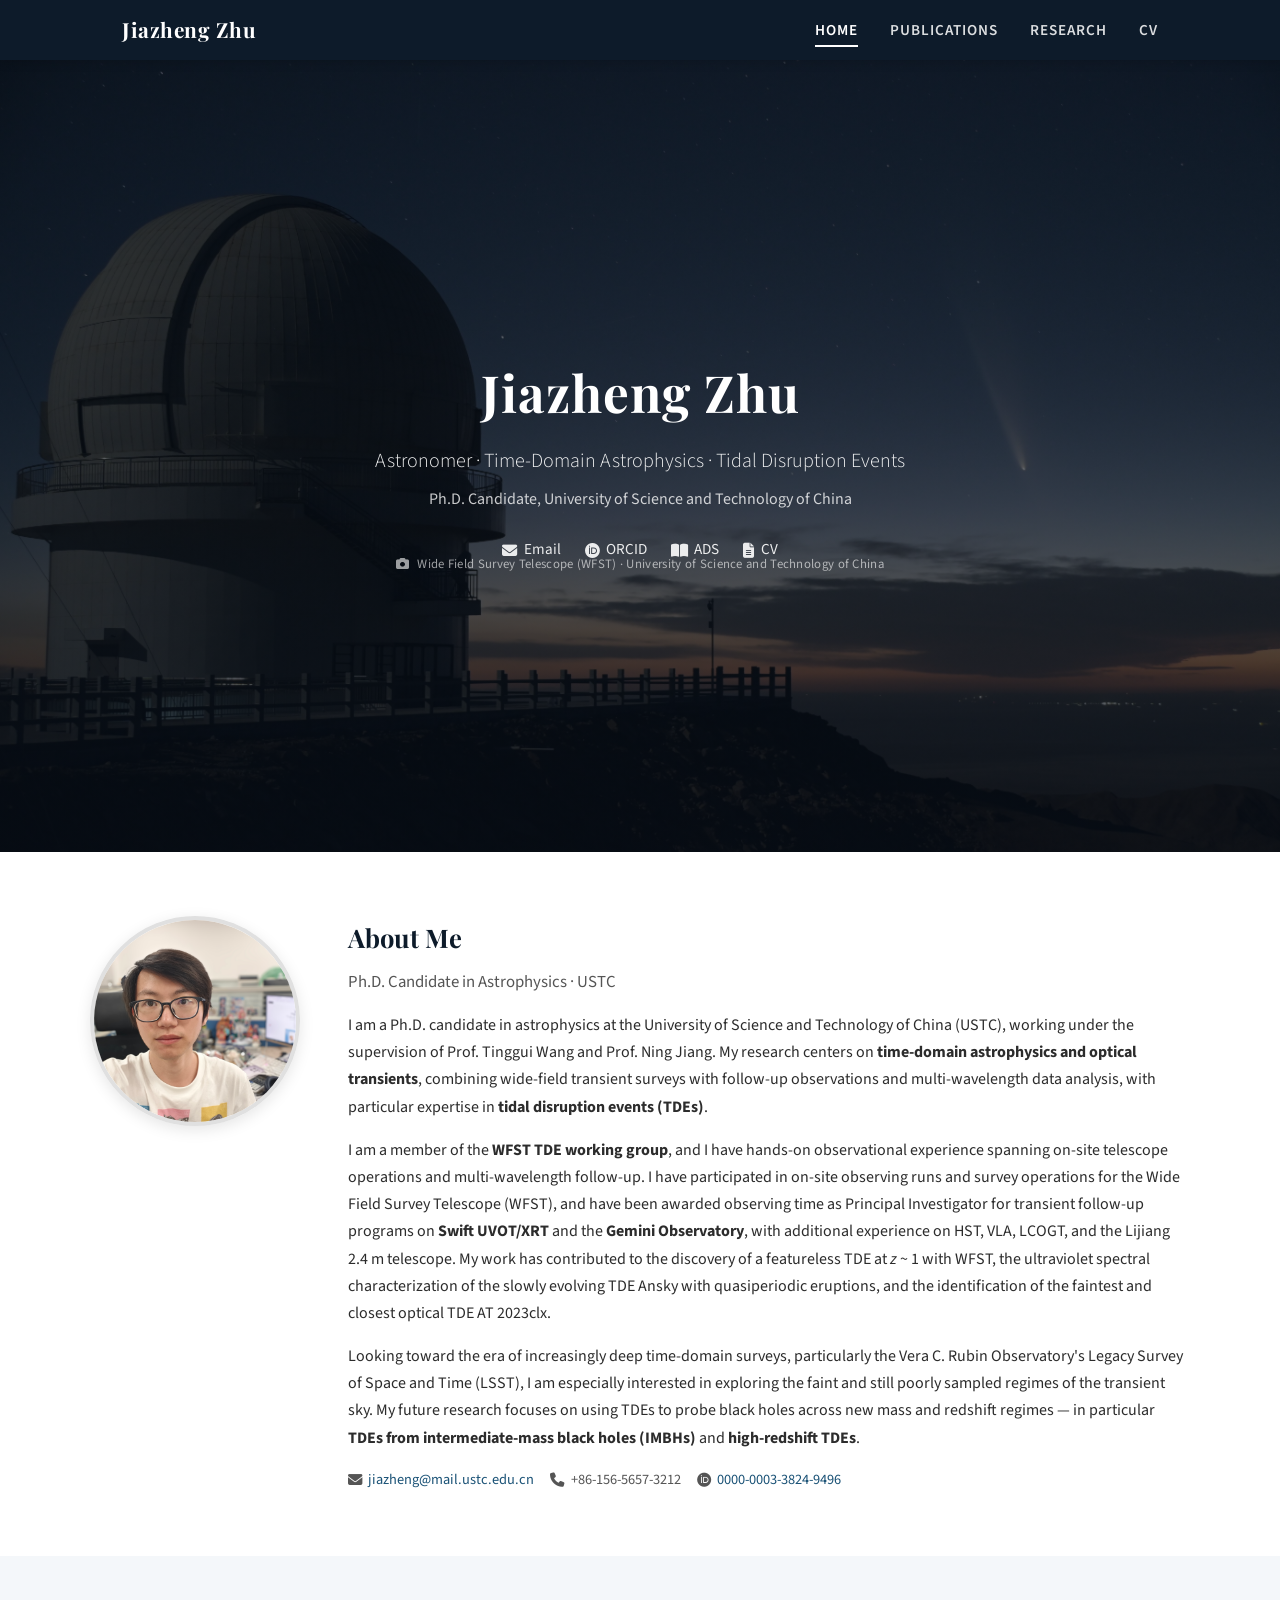
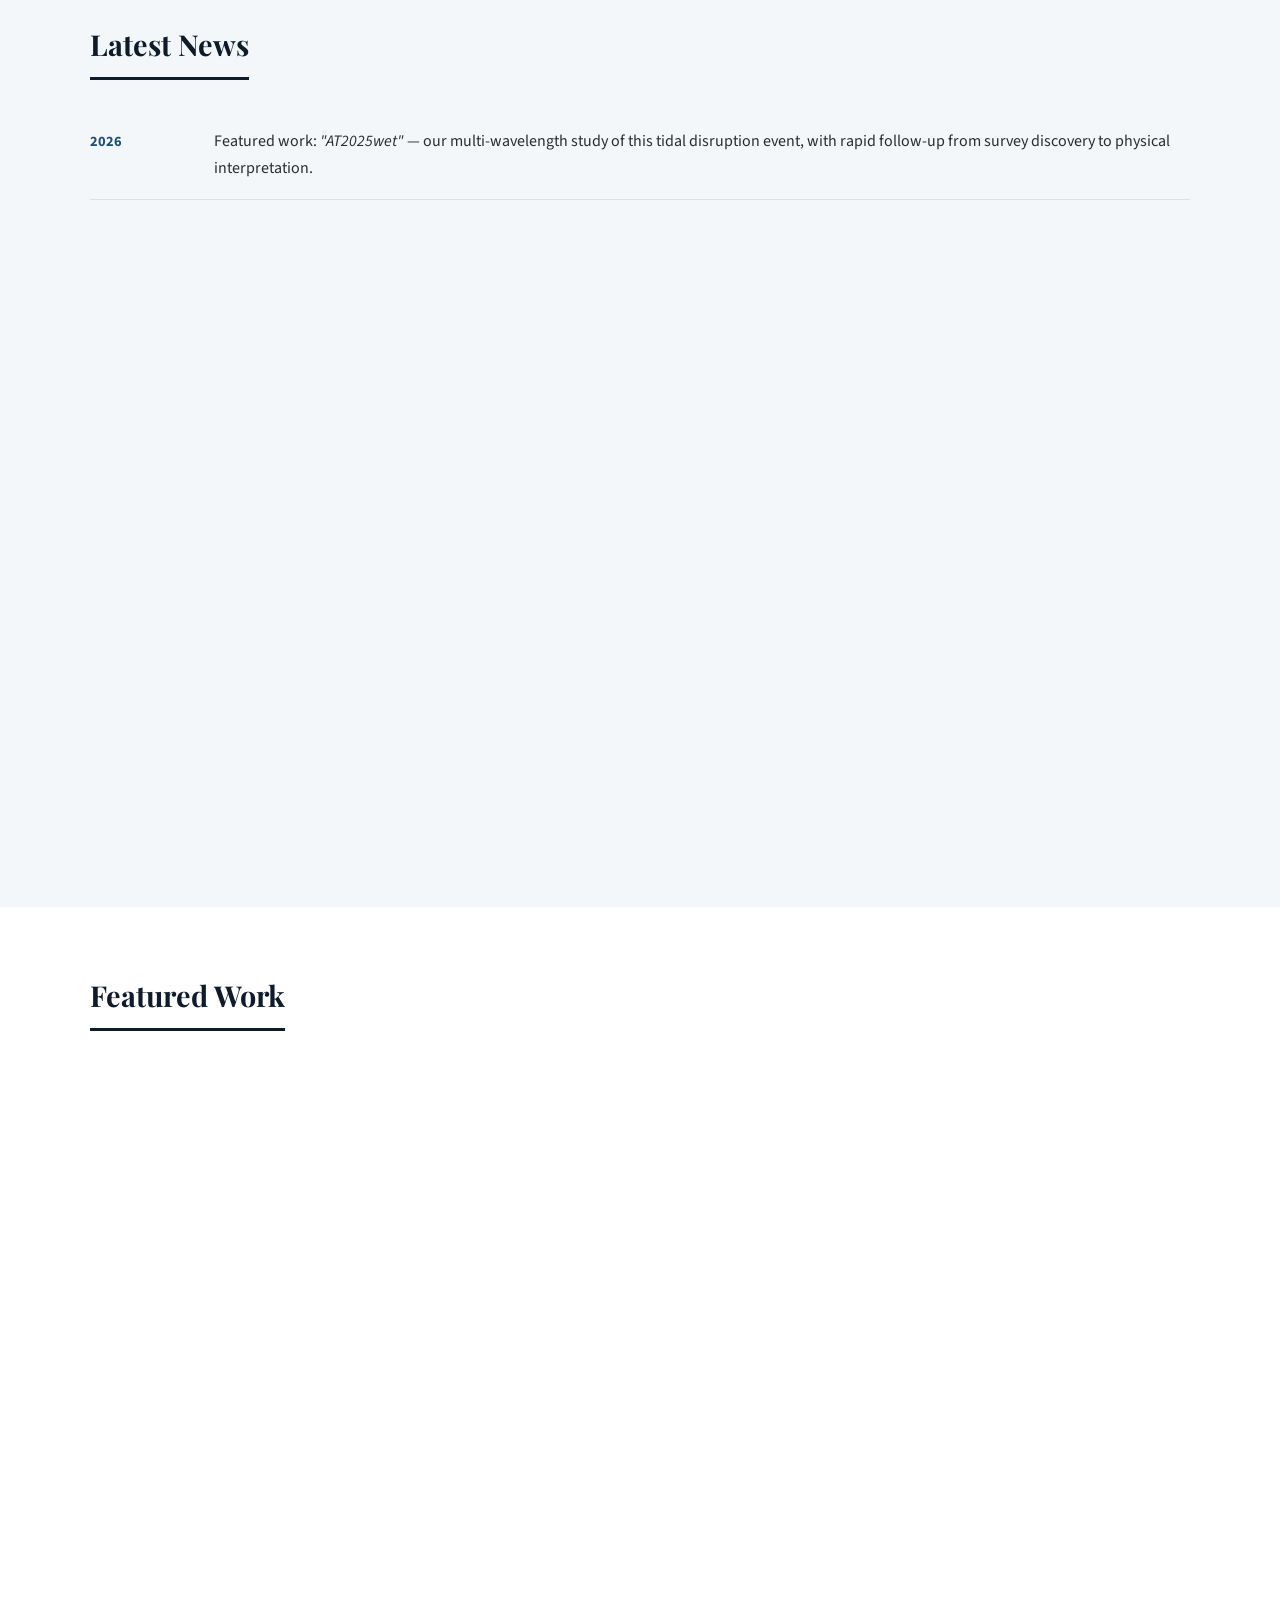
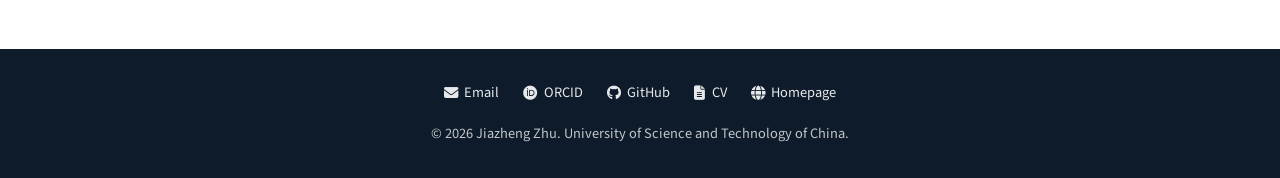
==== index.html @ fd323abf "Add files via upload" ====
<!DOCTYPE html>
<html lang="en">
<head>
  <meta charset="UTF-8">
  <meta name="viewport" content="width=device-width, initial-scale=1.0">
  <title>Jiazheng Zhu - Astronomer</title>
  <meta name="description" content="Jiazheng Zhu - Ph.D. candidate in Astrophysics at USTC. Research in time-domain astrophysics, optical transients, and tidal disruption events.">
  <link rel="stylesheet" href="style.css">
  <link rel="stylesheet" href="https://cdnjs.cloudflare.com/ajax/libs/font-awesome/6.5.1/css/all.min.css">
</head>
<body>

  <!-- Navigation -->
  <nav class="navbar">
    <div class="navbar-inner">
      <a href="index.html" class="navbar-brand">Jiazheng Zhu</a>
      <button class="menu-toggle" aria-label="Toggle menu">
        <i class="fas fa-bars"></i>
      </button>
      <ul class="navbar-links">
        <li><a href="index.html" class="active">Home</a></li>
        <li><a href="publications.html">Publications</a></li>
        <li><a href="projects.html">Research</a></li>
        <li><a href="cv.html">CV</a></li>
      </ul>
    </div>
  </nav>

  <!-- Hero Section -->
  <section class="hero">
    <div class="hero-slide slide-1 active" aria-hidden="true"></div>
    <div class="hero-slide slide-2" aria-hidden="true"></div>
    <div class="hero-content">
      <h1>Jiazheng Zhu</h1>
      <p class="subtitle">Astronomer &middot; Time-Domain Astrophysics &middot; Tidal Disruption Events</p>
      <p class="affiliation">Ph.D. Candidate, University of Science and Technology of China</p>
      <div class="hero-links">
        <a href="mailto:jiazheng@mail.ustc.edu.cn"><i class="fas fa-envelope"></i> Email</a>
        <a href="https://orcid.org/0000-0003-3824-9496" target="_blank"><i class="fab fa-orcid"></i> ORCID</a>
        <a href="https://ui.adsabs.harvard.edu/search/q=author%3A%22Zhu%2C%20Jiazheng%22" target="_blank"><i class="fas fa-book-open"></i> ADS</a>
        <a href="CV_jiazheng.pdf" target="_blank"><i class="fas fa-file-alt"></i> CV</a>
      </div>
      <p class="hero-credit"><i class="fas fa-camera"></i> Wide Field Survey Telescope (WFST) &middot; University of Science and Technology of China</p>
    </div>
  </section>

  <!-- About Section -->
  <section class="section" id="about">
    <div class="container">
      <div class="bio fade-in">
        <div class="bio-photo">
          <img src="jiazheng.jpg" alt="Photo of Jiazheng Zhu">
        </div>
        <div class="bio-text">
          <h2>About Me</h2>
          <p class="bio-position">Ph.D. Candidate in Astrophysics &middot; USTC</p>
          <p>
            I am a Ph.D. candidate in astrophysics at the University of Science and Technology of China (USTC),
            working under the supervision of Prof. Tinggui Wang and Prof. Ning Jiang. My research centers on
            <strong>time-domain astrophysics and optical transients</strong>, combining wide-field transient
            surveys with follow-up observations and multi-wavelength data analysis, with particular expertise in
            <strong>tidal disruption events (TDEs)</strong>.
          </p>
          <p>
            I am a member of the <strong>WFST TDE working group</strong>, and I have hands-on observational
            experience spanning on-site telescope operations and multi-wavelength follow-up. I have participated
            in on-site observing runs and survey operations for the Wide Field Survey Telescope (WFST), and have
            been awarded observing time as Principal Investigator for transient follow-up programs on
            <strong>Swift UVOT/XRT</strong> and the <strong>Gemini Observatory</strong>, with additional
            experience on HST, VLA, LCOGT, and the Lijiang 2.4&nbsp;m telescope. My work has contributed to the
            discovery of a featureless TDE at <em>z</em>&nbsp;~&nbsp;1 with WFST, the ultraviolet spectral
            characterization of the slowly evolving TDE Ansky with quasiperiodic eruptions, and the
            identification of the faintest and closest optical TDE AT&nbsp;2023clx.
          </p>
          <p>
            Looking toward the era of increasingly deep time-domain surveys, particularly the Vera C. Rubin
            Observatory's Legacy Survey of Space and Time (LSST), I am especially interested in exploring the
            faint and still poorly sampled regimes of the transient sky. My future research focuses on using TDEs
            to probe black holes across new mass and redshift regimes &mdash; in particular
            <strong>TDEs from intermediate-mass black holes (IMBHs)</strong> and
            <strong>high-redshift TDEs</strong>.
          </p>
          <ul class="bio-contact">
            <li><i class="fas fa-envelope"></i> <a href="mailto:jiazheng@mail.ustc.edu.cn">jiazheng@mail.ustc.edu.cn</a></li>
            <li><i class="fas fa-phone"></i> +86-156-5657-3212</li>
            <li><i class="fab fa-orcid"></i> <a href="https://orcid.org/0000-0003-3824-9496" target="_blank">0000-0003-3824-9496</a></li>
          </ul>
        </div>
      </div>
    </div>
  </section>

  <!-- Latest News Section -->
  <section class="section section-alt" id="news">
    <div class="container">
      <h2 class="section-title">Latest News</h2>
      <ul class="news-list">

        <li class="fade-in">
          <span class="news-date">2026</span>
          <span class="news-text">Featured work: <em>"AT2025wet"</em> &mdash; our multi-wavelength study of this tidal disruption event, with rapid follow-up from survey discovery to physical interpretation.</span>
        </li>

        <li class="fade-in">
          <span class="news-date">2026</span>
          <span class="news-text"><strong>First-author paper</strong> <a href="https://doi.org/10.3847/2041-8213/ae710d" target="_blank"><em>"Discovery of a Featureless Tidal Disruption Event at z ~ 1 with the Wide Field Survey Telescope"</em></a> published in <em>The Astrophysical Journal Letters</em>.</span>
        </li>

        <li class="fade-in">
          <span class="news-date">2026</span>
          <span class="news-text">Co-author paper on a tidal disruption event from an intermediate-mass black hole revealed by comprehensive multi-wavelength observations published in <em>Nature Communications</em>.</span>
        </li>

        <li class="fade-in">
          <span class="news-date">2025</span>
          <span class="news-text"><strong>First-author paper</strong> <a href="https://doi.org/10.3847/2041-8213/ae19ea" target="_blank"><em>"Ultraviolet Spectral Evidence for Ansky as a Slowly Evolving Featureless TDE with Quasiperiodic Eruptions"</em></a> published in <em>The Astrophysical Journal Letters</em>.</span>
        </li>

        <li class="fade-in">
          <span class="news-date">2025</span>
          <span class="news-text"><strong>Co-author paper</strong> <a href="https://doi.org/10.48550/arXiv.2501.09580" target="_blank"><em>"An Intermediate-mass Black Hole Lurking in a Galactic Halo Caught Alive during Outburst"</em></a> posted to arXiv.</span>
        </li>

        <li class="fade-in">
          <span class="news-date">2024</span>
          <span class="news-text">Co-author paper <a href="https://doi.org/10.3847/2041-8213/ad638e" target="_blank"><em>"The Unluckiest Star: A Spectroscopically Confirmed Repeated Partial TDE AT 2022dbl"</em></a> published in <em>The Astrophysical Journal Letters</em>.</span>
        </li>

        <li class="fade-in">
          <span class="news-date">2023</span>
          <span class="news-text">Awarded the <span class="highlight">National Scholarship for Graduate Students</span> for outstanding academic and research performance.</span>
        </li>

        <li class="fade-in">
          <span class="news-date">2023</span>
          <span class="news-text"><strong>First-author paper</strong> <a href="https://doi.org/10.3847/2041-8213/ace625" target="_blank"><em>"AT 2023clx: The Faintest and Closest Optical TDE Discovered in Nearby Star-forming Galaxy NGC 3799"</em></a> published in <em>The Astrophysical Journal Letters</em>.</span>
        </li>

        <li class="fade-in">
          <span class="news-date">2023</span>
          <span class="news-text"><strong>First-author paper</strong> <a href="https://doi.org/10.3847/1538-4357/acc2c3" target="_blank"><em>"SN 2017egm: A Helium-rich Superluminous Supernova with Multiple Bumps in the Light Curves"</em></a> published in <em>The Astrophysical Journal</em>.</span>
        </li>

      </ul>
    </div>
  </section>

  <!-- Featured Work -->
  <section class="section" id="featured">
    <div class="container">
      <h2 class="section-title">Featured Work</h2>
      <div class="project-card fade-in">
        <h3><i class="fas fa-star"></i>&nbsp; AT2025wet: A Tidal Disruption Event with Quasiperiodic Eruptions</h3>
        <p class="project-summary">Multi-wavelength observations and physical interpretation of the TDE AT2025wet &mdash; featured work</p>
        <div class="project-body">
          <div class="project-text">
            <p>
              Tidal disruption events (TDEs) occur when a star is torn apart by a supermassive black hole, offering
              a unique window into otherwise quiescent black holes. <strong>AT2025wet</strong> is a tidal disruption
              event we have followed up across the optical, ultraviolet, and X-ray bands.
            </p>
            <p>
              Combining early survey discovery with rapid multi-wavelength follow-up and spectroscopy, we characterize
              the temporal evolution of the accretion flow and probe the geometry and physics of the disk, contributing
              to our understanding of the diversity of TDEs and their black-hole demographics.
            </p>
            <ul class="project-results">
              <li>Secured early multi-wavelength follow-up of the TDE AT2025wet.</li>
              <li>Characterized the light-curve evolution and physical conditions of the accretion flow.</li>
              <li>Highlights the value of wide-field surveys plus rapid follow-up for TDE science.</li>
            </ul>
          </div>
          <figure class="project-figure">
            <img src="at2025wet.jpg" alt="AT2025wet multi-wavelength observations">
            <figcaption>AT2025wet &mdash; a tidal disruption event, from our multi-wavelength follow-up
            observations.</figcaption>
          </figure>
        </div>
      </div>
    </div>
  </section>

  <!-- Footer -->
  <footer class="footer">
    <ul class="footer-links">
      <li><a href="mailto:jiazheng@mail.ustc.edu.cn"><i class="fas fa-envelope"></i> Email</a></li>
      <li><a href="https://orcid.org/0000-0003-3824-9496" target="_blank"><i class="fab fa-orcid"></i> ORCID</a></li>
      <li><a href="https://github.com/guanguan-bot" target="_blank"><i class="fab fa-github"></i> GitHub</a></li>
      <li><a href="CV_jiazheng.pdf" target="_blank"><i class="fas fa-file-alt"></i> CV</a></li>
      <li><a href="index.html" target="_blank"><i class="fas fa-globe"></i> Homepage</a></li>
    </ul>
    <p>&copy; 2026 Jiazheng Zhu. University of Science and Technology of China.</p>
  </footer>

  <script src="main.js"></script>
</body>
</html>
---- style.css ----
/* ===== Google Fonts ===== */
@import url('https://fonts.googleapis.com/css2?family=Source+Sans+3:ital,wght@0,300;0,400;0,600;0,700;1,400&family=Playfair+Display:wght@700&display=swap');

/* ===== CSS Variables ===== */
:root {
  --color-primary: #0d1b2a;
  --color-primary-light: #16213e;
  --color-accent: #1b4f72;
  --color-text: #2c2c2c;
  --color-text-light: #555;
  --color-bg: #ffffff;
  --color-bg-alt: #f4f7fa;
  --color-border: #e0e0e0;
  --color-link: #1a5276;
  --color-link-hover: #0f3460;
  --font-body: 'Source Sans 3', 'Segoe UI', sans-serif;
  --font-heading: 'Playfair Display', Georgia, serif;
  --max-width: 1100px;
  --nav-height: 60px;
}

/* ===== Reset ===== */
*, *::before, *::after {
  margin: 0;
  padding: 0;
  box-sizing: border-box;
}

html {
  scroll-behavior: smooth;
  scroll-padding-top: var(--nav-height);
}

body {
  font-family: var(--font-body);
  color: var(--color-text);
  background: var(--color-bg);
  line-height: 1.7;
  font-size: 16px;
}

a {
  color: var(--color-link);
  text-decoration: none;
  transition: color 0.2s;
}

a:hover {
  color: var(--color-link-hover);
  text-decoration: underline;
}

img {
  max-width: 100%;
  height: auto;
}

/* ===== Navigation ===== */
.navbar {
  position: fixed;
  top: 0;
  left: 0;
  right: 0;
  height: var(--nav-height);
  background: var(--color-primary);
  z-index: 1000;
  display: flex;
  align-items: center;
  justify-content: center;
  box-shadow: 0 2px 10px rgba(0, 0, 0, 0.15);
}

.navbar-inner {
  width: 100%;
  max-width: var(--max-width);
  display: flex;
  align-items: center;
  justify-content: space-between;
  padding: 0 2rem;
}

.navbar-brand {
  color: #fff;
  font-family: var(--font-heading);
  font-size: 1.3rem;
  font-weight: 700;
  letter-spacing: 0.5px;
}

.navbar-brand:hover {
  color: #ddd;
  text-decoration: none;
}

.navbar-links {
  list-style: none;
  display: flex;
  gap: 2rem;
}

.navbar-links a {
  color: rgba(255, 255, 255, 0.85);
  font-weight: 600;
  font-size: 0.95rem;
  text-transform: uppercase;
  letter-spacing: 1px;
  padding: 0.3rem 0;
  position: relative;
  transition: color 0.2s;
}

.navbar-links a::after {
  content: '';
  position: absolute;
  bottom: -2px;
  left: 0;
  width: 0;
  height: 2px;
  background: #fff;
  transition: width 0.3s;
}

.navbar-links a:hover,
.navbar-links a.active {
  color: #fff;
  text-decoration: none;
}

.navbar-links a:hover::after,
.navbar-links a.active::after {
  width: 100%;
}

.menu-toggle {
  display: none;
  background: none;
  border: none;
  color: #fff;
  font-size: 1.5rem;
  cursor: pointer;
}

/* ===== Hero Section ===== */
.hero {
  position: relative;
  min-height: 88vh;
  display: flex;
  align-items: center;
  justify-content: center;
  margin-top: var(--nav-height);
  background:
    linear-gradient(135deg, #0a0a1a 0%, #0d1b2a 30%, #1b2838 60%, #0a0a1a 100%);
  overflow: hidden;
}

/* Carousel background image layers (cross-faded by JS) */
.hero-slide {
  position: absolute;
  top: 0;
  left: 0;
  width: 100%;
  height: 100%;
  background-size: cover;
  background-position: center;
  background-repeat: no-repeat;
  z-index: 0;
  opacity: 0;
  transition: opacity 1.2s ease;
}

.hero-slide.active {
  opacity: 1;
}

.hero-slide.slide-1 {
  background-image: url('wfst.jpg');
}

.hero-slide.slide-2 {
  background-image: url('wfst2.png');
}

/* Dark overlay above images, below content */
.hero::before {
  content: '';
  position: absolute;
  inset: 0;
  background: linear-gradient(180deg, rgba(8, 15, 26, 0.55) 0%, rgba(8, 15, 26, 0.7) 100%);
  z-index: 1;
}

.hero-content {
  position: relative;
  z-index: 2;
  text-align: center;
  color: #fff;
  padding: 2rem;
  max-width: 820px;
}

.hero-content h1 {
  font-family: var(--font-heading);
  font-size: 3.2rem;
  margin-bottom: 0.5rem;
  letter-spacing: 1px;
}

.hero-content .subtitle {
  font-size: 1.25rem;
  font-weight: 300;
  opacity: 0.92;
  margin-bottom: 0.5rem;
}

.hero-content .affiliation {
  font-size: 1rem;
  opacity: 0.78;
  margin-bottom: 1.5rem;
}

.hero-links {
  display: flex;
  gap: 1.5rem;
  justify-content: center;
  flex-wrap: wrap;
}

.hero-links a {
  color: rgba(255, 255, 255, 0.9);
  font-size: 0.95rem;
  display: flex;
  align-items: center;
  gap: 0.4rem;
  transition: color 0.2s;
}

.hero-links a:hover {
  color: #fff;
  text-decoration: none;
}

.hero-credit {
  position: absolute;
  bottom: 1.2rem;
  left: 0;
  right: 0;
  text-align: center;
  font-size: 0.8rem;
  opacity: 0.6;
  color: #fff;
  z-index: 3;
  letter-spacing: 0.3px;
}

.hero-credit i {
  margin-right: 0.3rem;
}

/* ===== Page Header (for inner pages) ===== */
.page-header {
  margin-top: var(--nav-height);
  background: var(--color-primary);
  color: #fff;
  padding: 3rem 2rem;
  text-align: center;
  background-image:
    linear-gradient(rgba(13, 27, 42, 0.92), rgba(13, 27, 42, 0.92)),
    url('at2025wet.jpg');
  background-size: cover;
  background-position: center;
}

.page-header h1 {
  font-family: var(--font-heading);
  font-size: 2.4rem;
  letter-spacing: 0.5px;
}

.page-header p {
  margin-top: 0.5rem;
  opacity: 0.8;
  font-weight: 300;
}

/* ===== Sections ===== */
.section {
  padding: 4rem 2rem;
}

.section-alt {
  background: var(--color-bg-alt);
}

.container {
  max-width: var(--max-width);
  margin: 0 auto;
}

.section-title {
  font-family: var(--font-heading);
  font-size: 1.8rem;
  color: var(--color-primary);
  margin-bottom: 2rem;
  padding-bottom: 0.5rem;
  border-bottom: 3px solid var(--color-primary);
  display: inline-block;
}

/* ===== Bio Section ===== */
.bio {
  display: flex;
  gap: 3rem;
  align-items: flex-start;
}

.bio-photo {
  flex-shrink: 0;
}

.bio-photo img {
  width: 210px;
  height: 210px;
  border-radius: 50%;
  object-fit: cover;
  border: 4px solid var(--color-border);
  box-shadow: 0 4px 15px rgba(0, 0, 0, 0.1);
}

.bio-text h2 {
  font-family: var(--font-heading);
  font-size: 1.6rem;
  color: var(--color-primary);
  margin-bottom: 0.5rem;
}

.bio-text .bio-position {
  color: var(--color-text-light);
  font-size: 1.05rem;
  margin-bottom: 1rem;
}

.bio-text p {
  margin-bottom: 1rem;
  color: var(--color-text);
}

.bio-contact {
  list-style: none;
  display: flex;
  flex-wrap: wrap;
  gap: 1rem;
  margin-top: 1rem;
}

.bio-contact li {
  display: flex;
  align-items: center;
  gap: 0.4rem;
  font-size: 0.9rem;
  color: var(--color-text-light);
}

.bio-contact li a {
  font-size: 0.9rem;
}

/* ===== News Section ===== */
.news-list {
  list-style: none;
}

.news-list li {
  padding: 1rem 0;
  border-bottom: 1px solid var(--color-border);
  display: flex;
  gap: 1.5rem;
  align-items: baseline;
}

.news-list li:last-child {
  border-bottom: none;
}

.news-date {
  font-weight: 700;
  color: var(--color-accent);
  white-space: nowrap;
  min-width: 100px;
  font-size: 0.9rem;
}

.news-text {
  color: var(--color-text);
}

.news-text strong {
  font-weight: 700;
  color: var(--color-primary);
}

.news-text .highlight {
  font-weight: 700;
  color: var(--color-primary);
}

/* ===== Publications ===== */
.pub-list {
  list-style: none;
  counter-reset: pub-counter;
}

.pub-item {
  padding: 1.2rem 0;
  border-bottom: 1px solid var(--color-border);
  counter-increment: pub-counter;
  position: relative;
  padding-left: 2.5rem;
}

.pub-item:last-child {
  border-bottom: none;
}

.pub-item::before {
  content: counter(pub-counter) ".";
  position: absolute;
  left: 0;
  top: 1.2rem;
  font-weight: 700;
  color: var(--color-accent);
}

.pub-title {
  font-weight: 600;
  color: var(--color-primary);
  font-size: 1.05rem;
  margin-bottom: 0.3rem;
}

.pub-authors {
  font-size: 0.92rem;
  color: var(--color-text-light);
  margin-bottom: 0.3rem;
}

.pub-authors .highlight {
  font-weight: 700;
  color: var(--color-text);
}

.pub-journal {
  font-style: italic;
  font-size: 0.92rem;
  color: var(--color-text-light);
  margin-bottom: 0.4rem;
}

.pub-links {
  display: flex;
  gap: 1rem;
  font-size: 0.85rem;
  flex-wrap: wrap;
}

.pub-links a {
  display: inline-flex;
  align-items: center;
  gap: 0.3rem;
  padding: 0.15rem 0.6rem;
  border: 1px solid var(--color-border);
  border-radius: 3px;
  color: var(--color-link);
  transition: all 0.2s;
}

.pub-links a:hover {
  background: var(--color-primary);
  color: #fff;
  border-color: var(--color-primary);
  text-decoration: none;
}

/* ===== Projects ===== */
.project-card {
  background: var(--color-bg);
  border: 1px solid var(--color-border);
  border-radius: 6px;
  padding: 2rem;
  margin-bottom: 2rem;
  box-shadow: 0 2px 8px rgba(0, 0, 0, 0.04);
  transition: box-shadow 0.3s;
}

.project-card:hover {
  box-shadow: 0 4px 16px rgba(0, 0, 0, 0.08);
}

.project-card h3 {
  font-family: var(--font-heading);
  font-size: 1.3rem;
  color: var(--color-primary);
  margin-bottom: 1rem;
}

.project-card ul {
  padding-left: 1.2rem;
  color: var(--color-text);
}

.project-card ul li {
  margin-bottom: 0.5rem;
}

/* ===== CV ===== */
.cv-section {
  margin-bottom: 3rem;
}

.cv-section h2 {
  font-family: var(--font-heading);
  font-size: 1.5rem;
  color: var(--color-primary);
  margin-bottom: 1.5rem;
  padding-bottom: 0.4rem;
  border-bottom: 2px solid var(--color-border);
}

.cv-entry {
  margin-bottom: 1.5rem;
  padding-left: 1rem;
  border-left: 3px solid var(--color-accent);
}

.cv-entry h3 {
  font-size: 1.05rem;
  color: var(--color-primary);
  margin-bottom: 0.2rem;
}

.cv-entry .cv-meta {
  font-size: 0.9rem;
  color: var(--color-text-light);
  margin-bottom: 0.3rem;
}

.cv-entry p {
  font-size: 0.95rem;
}

.cv-list {
  list-style: disc;
  padding-left: 1.5rem;
  margin-top: 0.5rem;
}

.cv-list li {
  margin-bottom: 0.4rem;
  font-size: 0.95rem;
}

.cv-tags {
  display: flex;
  flex-wrap: wrap;
  gap: 0.5rem;
  margin-top: 0.5rem;
}

.cv-tag {
  display: inline-block;
  background: var(--color-bg-alt);
  border: 1px solid var(--color-border);
  padding: 0.2rem 0.7rem;
  border-radius: 3px;
  font-size: 0.85rem;
  color: var(--color-text-light);
}

/* ===== Footer ===== */
.footer {
  background: var(--color-primary);
  color: rgba(255, 255, 255, 0.75);
  text-align: center;
  padding: 2rem;
  font-size: 0.9rem;
}

.footer a {
  color: rgba(255, 255, 255, 0.9);
}

.footer a:hover {
  color: #fff;
}

.footer-links {
  display: flex;
  justify-content: center;
  gap: 1.5rem;
  margin-bottom: 1rem;
  list-style: none;
  flex-wrap: wrap;
}

.footer-links a {
  display: flex;
  align-items: center;
  gap: 0.4rem;
}

/* ===== Animations ===== */
.fade-in {
  opacity: 0;
  transform: translateY(20px);
  transition: opacity 0.6s ease, transform 0.6s ease;
}

.fade-in.visible {
  opacity: 1;
  transform: translateY(0);
}

/* ===== Responsive ===== */
@media (max-width: 768px) {
  .navbar-links {
    display: none;
    position: absolute;
    top: var(--nav-height);
    left: 0;
    right: 0;
    background: var(--color-primary);
    flex-direction: column;
    padding: 1rem 2rem;
    gap: 0.5rem;
    box-shadow: 0 4px 10px rgba(0, 0, 0, 0.2);
  }

  .navbar-links.open {
    display: flex;
  }

  .navbar-links a {
    padding: 0.5rem 0;
  }

  .menu-toggle {
    display: block;
  }

  .hero-content h1 {
    font-size: 2.2rem;
  }

  .bio {
    flex-direction: column;
    align-items: center;
    text-align: center;
  }

  .bio-contact {
    justify-content: center;
  }

  .news-list li {
    flex-direction: column;
    gap: 0.3rem;
  }

  .pub-item {
    padding-left: 2rem;
  }

  .pub-links {
    flex-wrap: wrap;
  }

  .page-header h1 {
    font-size: 1.8rem;
  }
}

@media (max-width: 480px) {
  .hero-content h1 {
    font-size: 1.8rem;
  }

  .section {
    padding: 2.5rem 1rem;
  }

  .bio-photo img {
    width: 150px;
    height: 150px;
  }
}

/* ===== Research / Project Pages ===== */
.project-summary {
  font-size: 0.97rem;
  color: var(--color-text-light);
  margin-bottom: 1.5rem;
  font-style: italic;
}

.project-summary a {
  font-style: normal;
  margin-left: 0.5rem;
  font-size: 0.9rem;
}

.project-body {
  display: flex;
  gap: 2.5rem;
  align-items: flex-start;
}

.project-body-reversed {
  flex-direction: row-reverse;
}

.project-text {
  flex: 1 1 0;
  min-width: 0;
}

.project-text p {
  margin-bottom: 0.9rem;
  color: var(--color-text);
}

.project-results {
  padding-left: 1.2rem;
  margin-top: 0.5rem;
}

.project-results li {
  margin-bottom: 0.6rem;
  color: var(--color-text);
  font-size: 0.97rem;
}

.project-figure {
  flex: 0 0 340px;
  max-width: 340px;
  margin: 0;
}

.project-figure img {
  width: 100%;
  border-radius: 4px;
  border: 1px solid var(--color-border);
  box-shadow: 0 2px 10px rgba(0, 0, 0, 0.07);
  display: block;
}

.project-figure figcaption {
  font-size: 0.82rem;
  color: var(--color-text-light);
  margin-top: 0.5rem;
  line-height: 1.5;
  text-align: center;
}

@media (max-width: 860px) {
  .project-body,
  .project-body-reversed {
    flex-direction: column;
  }

  .project-figure {
    flex: none;
    max-width: 100%;
    width: 100%;
  }
}
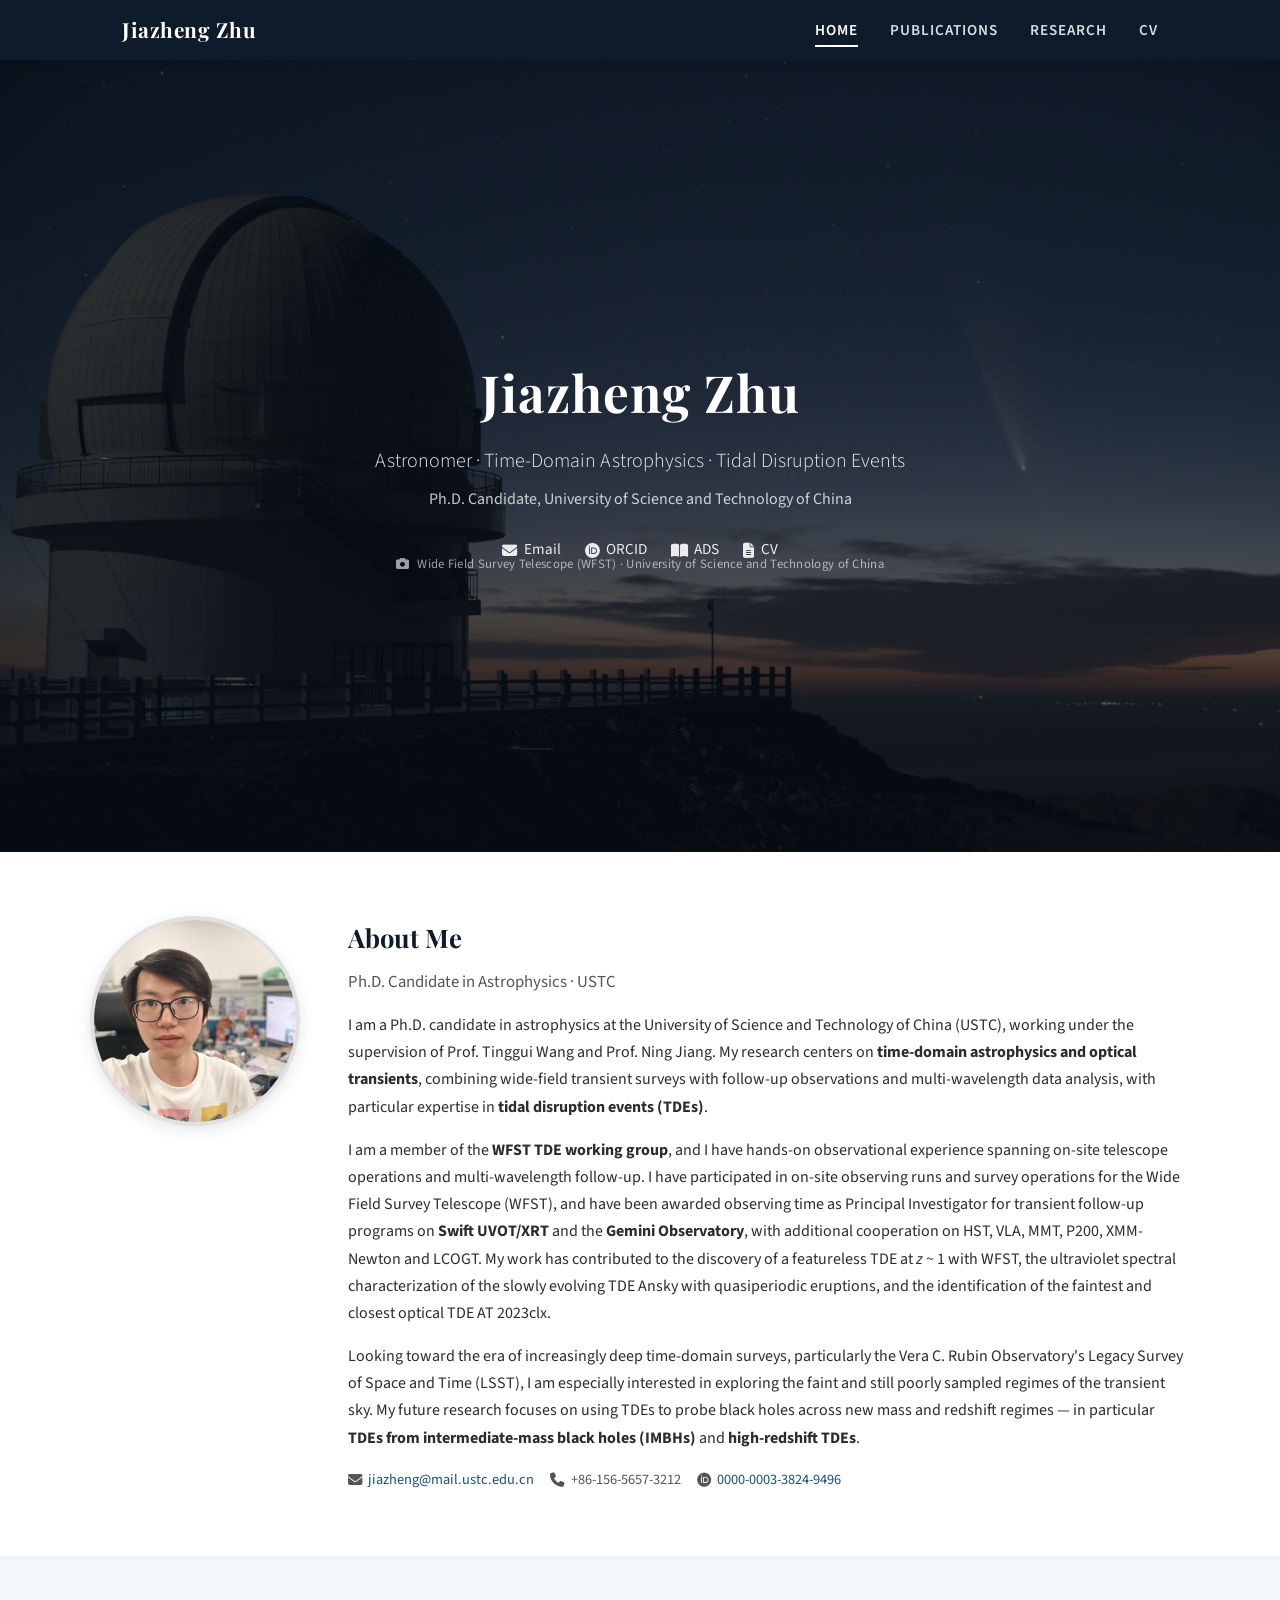
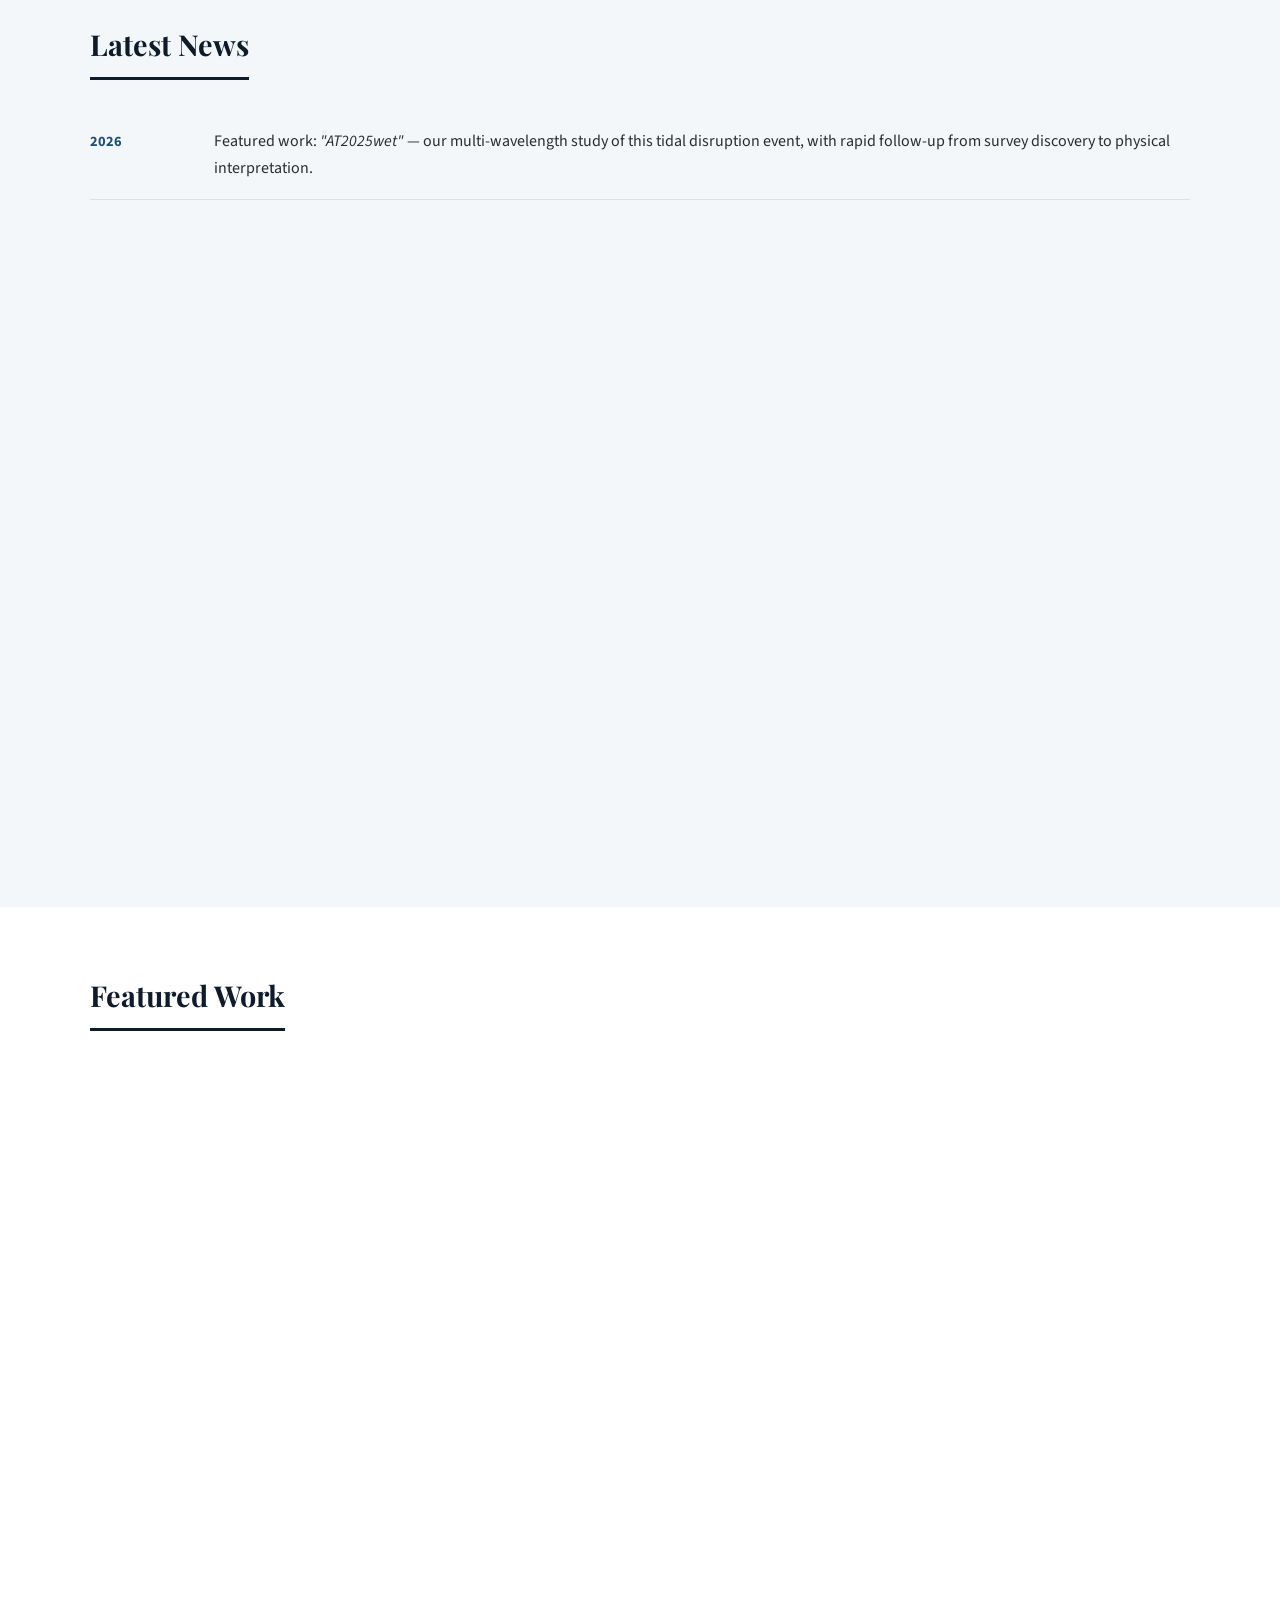
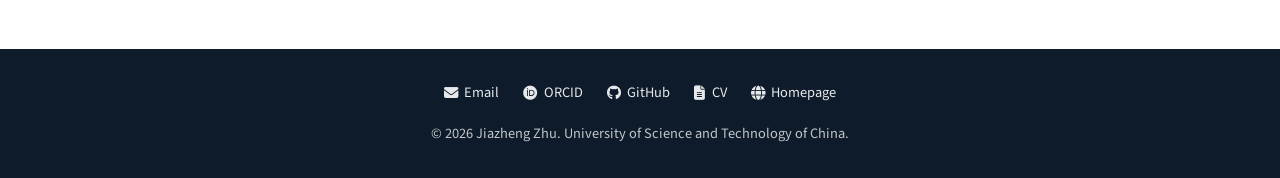
==== commit e51a497b: "Add files via upload" ====
--- a/index.html
+++ b/index.html
@@ -67,7 +67,7 @@
             in on-site observing runs and survey operations for the Wide Field Survey Telescope (WFST), and have
             been awarded observing time as Principal Investigator for transient follow-up programs on
             <strong>Swift UVOT/XRT</strong> and the <strong>Gemini Observatory</strong>, with additional
-            experience on HST, VLA, LCOGT, and the Lijiang 2.4&nbsp;m telescope. My work has contributed to the
+            cooperation on HST, VLA, MMT, P200, XMM-Newton and LCOGT. My work has contributed to the
             discovery of a featureless TDE at <em>z</em>&nbsp;~&nbsp;1 with WFST, the ultraviolet spectral
             characterization of the slowly evolving TDE Ansky with quasiperiodic eruptions, and the
             identification of the faintest and closest optical TDE AT&nbsp;2023clx.
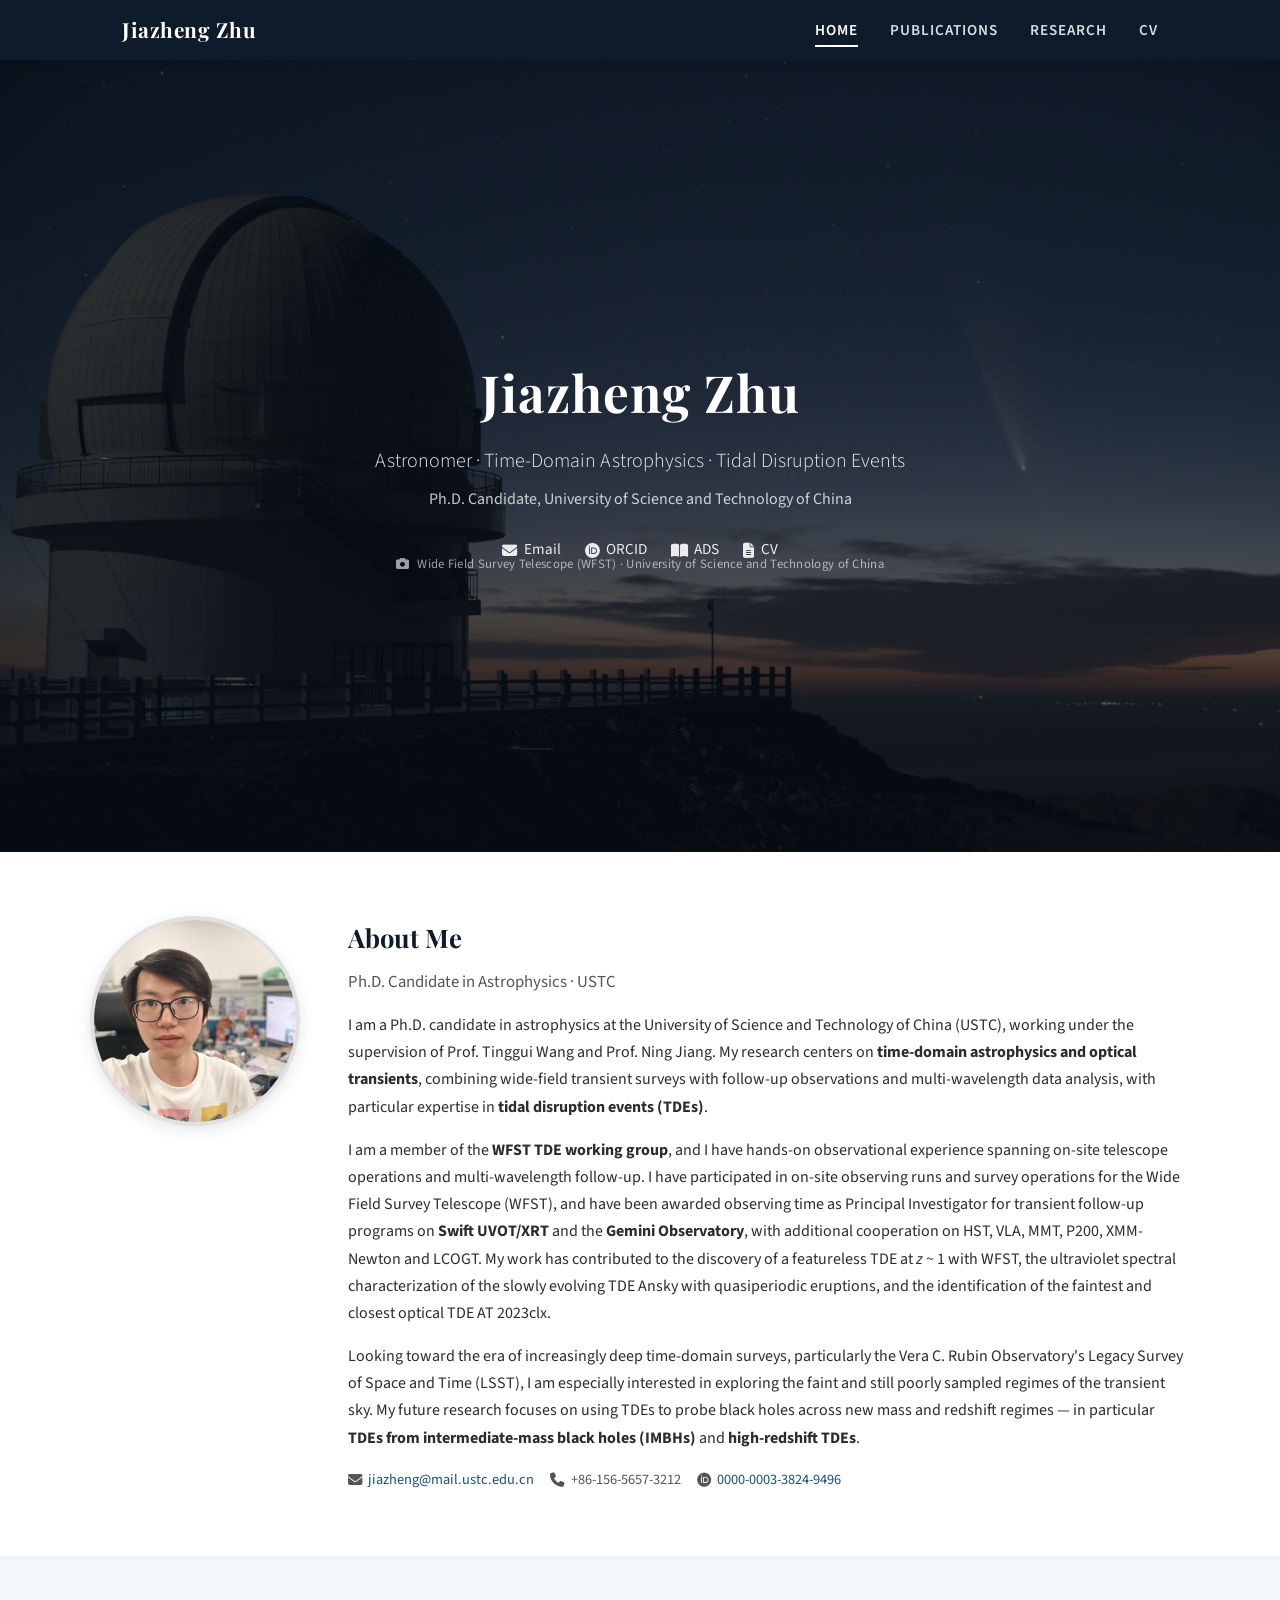
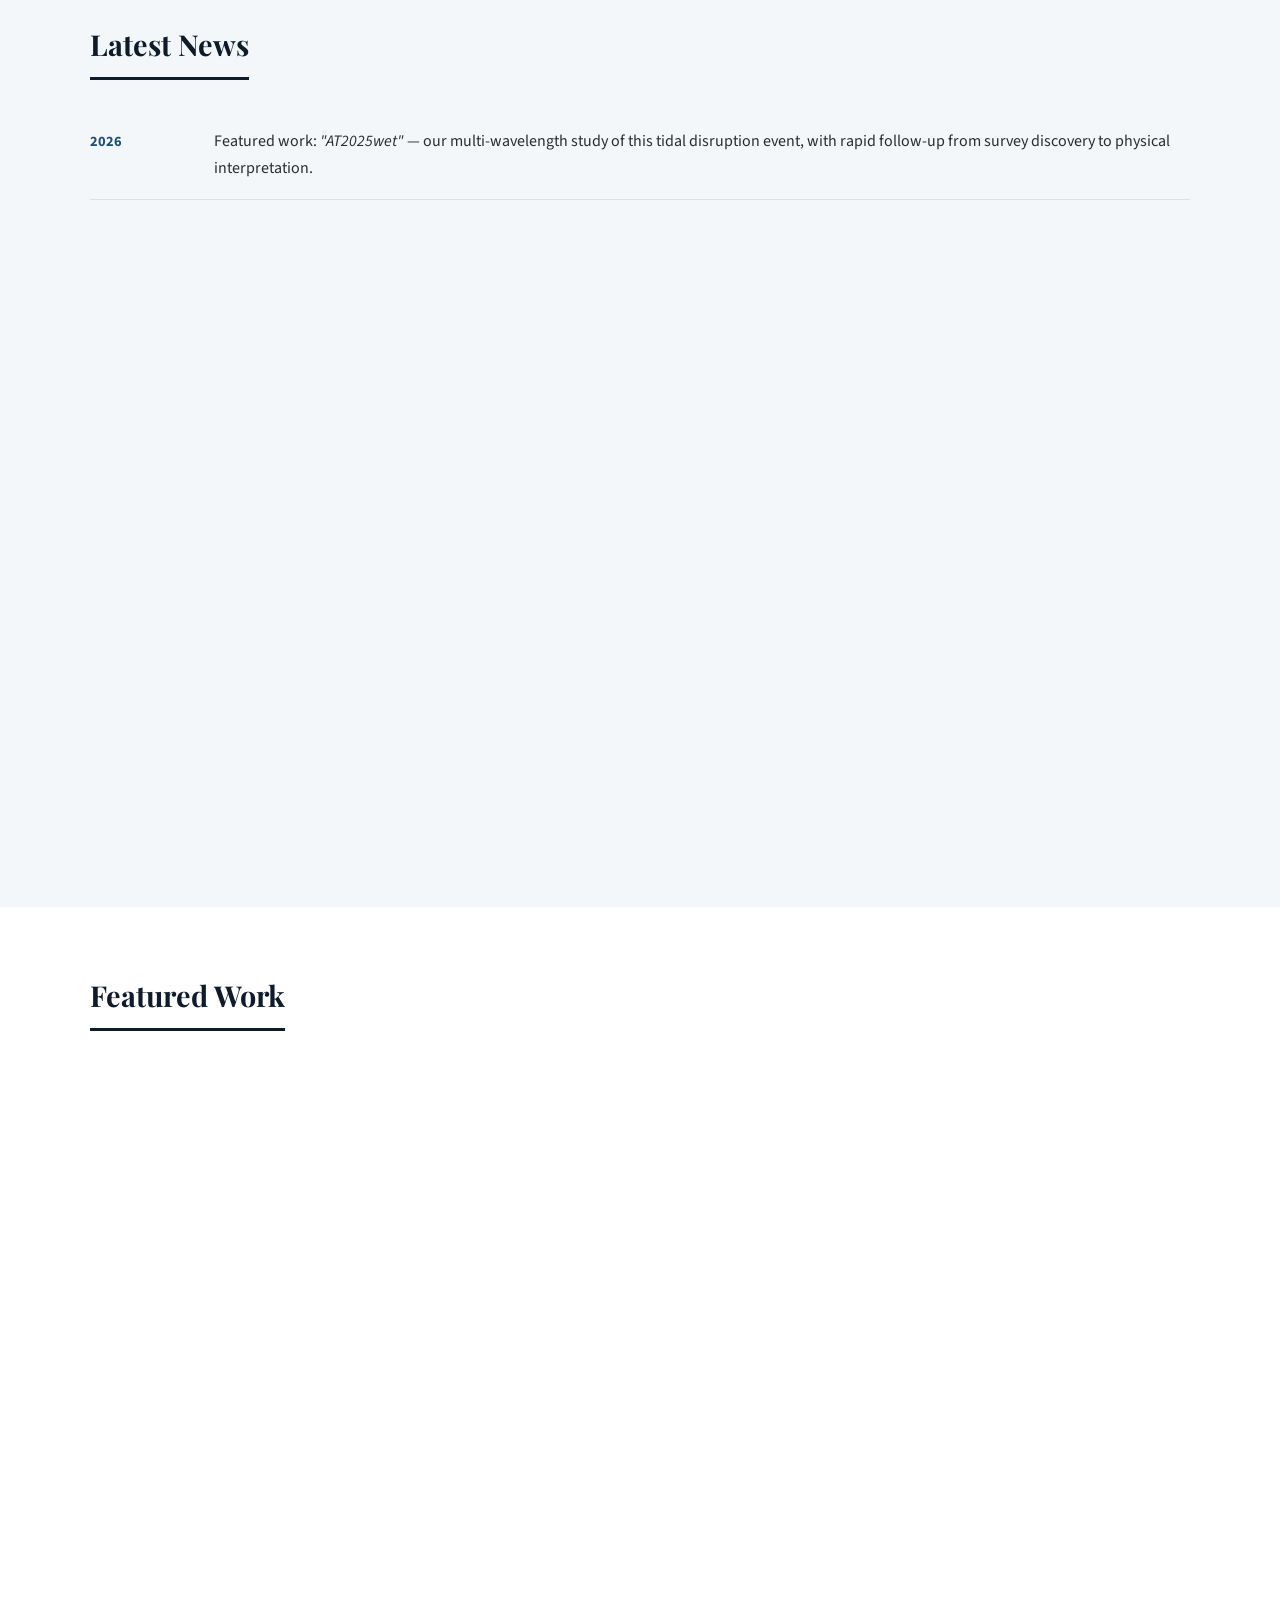
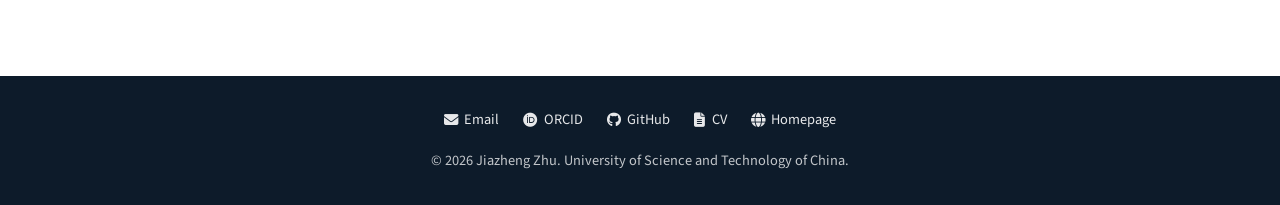
==== commit 61a86f1a: "Add files via upload" ====
--- a/index.html
+++ b/index.html
@@ -118,7 +118,7 @@
 
         <li class="fade-in">
           <span class="news-date">2025</span>
-          <span class="news-text"><strong>Co-author paper</strong> <a href="https://doi.org/10.48550/arXiv.2501.09580" target="_blank"><em>"An Intermediate-mass Black Hole Lurking in a Galactic Halo Caught Alive during Outburst"</em></a> posted to arXiv.</span>
+          <span class="news-text"><strong>Co-author paper</strong> <a href="https://doi.org/10.48550/arXiv.2501.09580" target="_blank"><em>"An Intermediate-mass Black Hole Lurking in a Galactic Halo Caught Alive during Outburst"</em></a> posted to arXiv. <strong>Accepted by Science.</strong></span>
         </li>
 
         <li class="fade-in">
@@ -150,30 +150,31 @@
     <div class="container">
       <h2 class="section-title">Featured Work</h2>
       <div class="project-card fade-in">
-        <h3><i class="fas fa-star"></i>&nbsp; AT2025wet: A Tidal Disruption Event with Quasiperiodic Eruptions</h3>
-        <p class="project-summary">Multi-wavelength observations and physical interpretation of the TDE AT2025wet &mdash; featured work</p>
+        <h3><i class="fas fa-star"></i>&nbsp; AT2025wet: A Featureless TDE at z ~ 1 discovered with WFST</h3>
+        <p class="project-summary">A tidal disruption event discovered by the Wide Field Survey Telescope (WFST) &mdash; featured work</p>
         <div class="project-body">
           <div class="project-text">
             <p>
               Tidal disruption events (TDEs) occur when a star is torn apart by a supermassive black hole, offering
-              a unique window into otherwise quiescent black holes. <strong>AT2025wet</strong> is a tidal disruption
-              event we have followed up across the optical, ultraviolet, and X-ray bands.
+              a unique window into otherwise quiescent black holes across cosmic time. <strong>AT2025wet</strong>
+              was discovered by the <strong>Wide Field Survey Telescope (WFST)</strong> as a featureless (line-stripped)
+              TDE at <em>z</em>&nbsp;~&nbsp;1.
             </p>
             <p>
-              Combining early survey discovery with rapid multi-wavelength follow-up and spectroscopy, we characterize
-              the temporal evolution of the accretion flow and probe the geometry and physics of the disk, contributing
-              to our understanding of the diversity of TDEs and their black-hole demographics.
+              Featureless TDEs are an emerging class whose ultraviolet spectra show broad, absorption-dominated
+              continua without strong emission lines. Combining survey discovery with rapid follow-up and spectroscopy,
+              we characterize the event and extend the featureless TDE population to higher redshift.
             </p>
             <ul class="project-results">
-              <li>Secured early multi-wavelength follow-up of the TDE AT2025wet.</li>
-              <li>Characterized the light-curve evolution and physical conditions of the accretion flow.</li>
-              <li>Highlights the value of wide-field surveys plus rapid follow-up for TDE science.</li>
+              <li>Discovered a featureless TDE at <em>z</em>&nbsp;~&nbsp;1 with WFST.</li>
+              <li>Characterized its multi-band light curve and spectral energy distribution.</li>
+              <li>Extends the featureless TDE population to higher redshift with a wide-field survey.</li>
             </ul>
           </div>
           <figure class="project-figure">
-            <img src="at2025wet.jpg" alt="AT2025wet multi-wavelength observations">
-            <figcaption>AT2025wet &mdash; a tidal disruption event, from our multi-wavelength follow-up
-            observations.</figcaption>
+            <img src="at2025wet.jpg" alt="AT2025wet, a featureless TDE discovered by WFST">
+            <figcaption>AT2025wet &mdash; a featureless TDE at <em>z</em> ~ 1 discovered with the Wide Field
+            Survey Telescope (WFST).</figcaption>
           </figure>
         </div>
       </div>
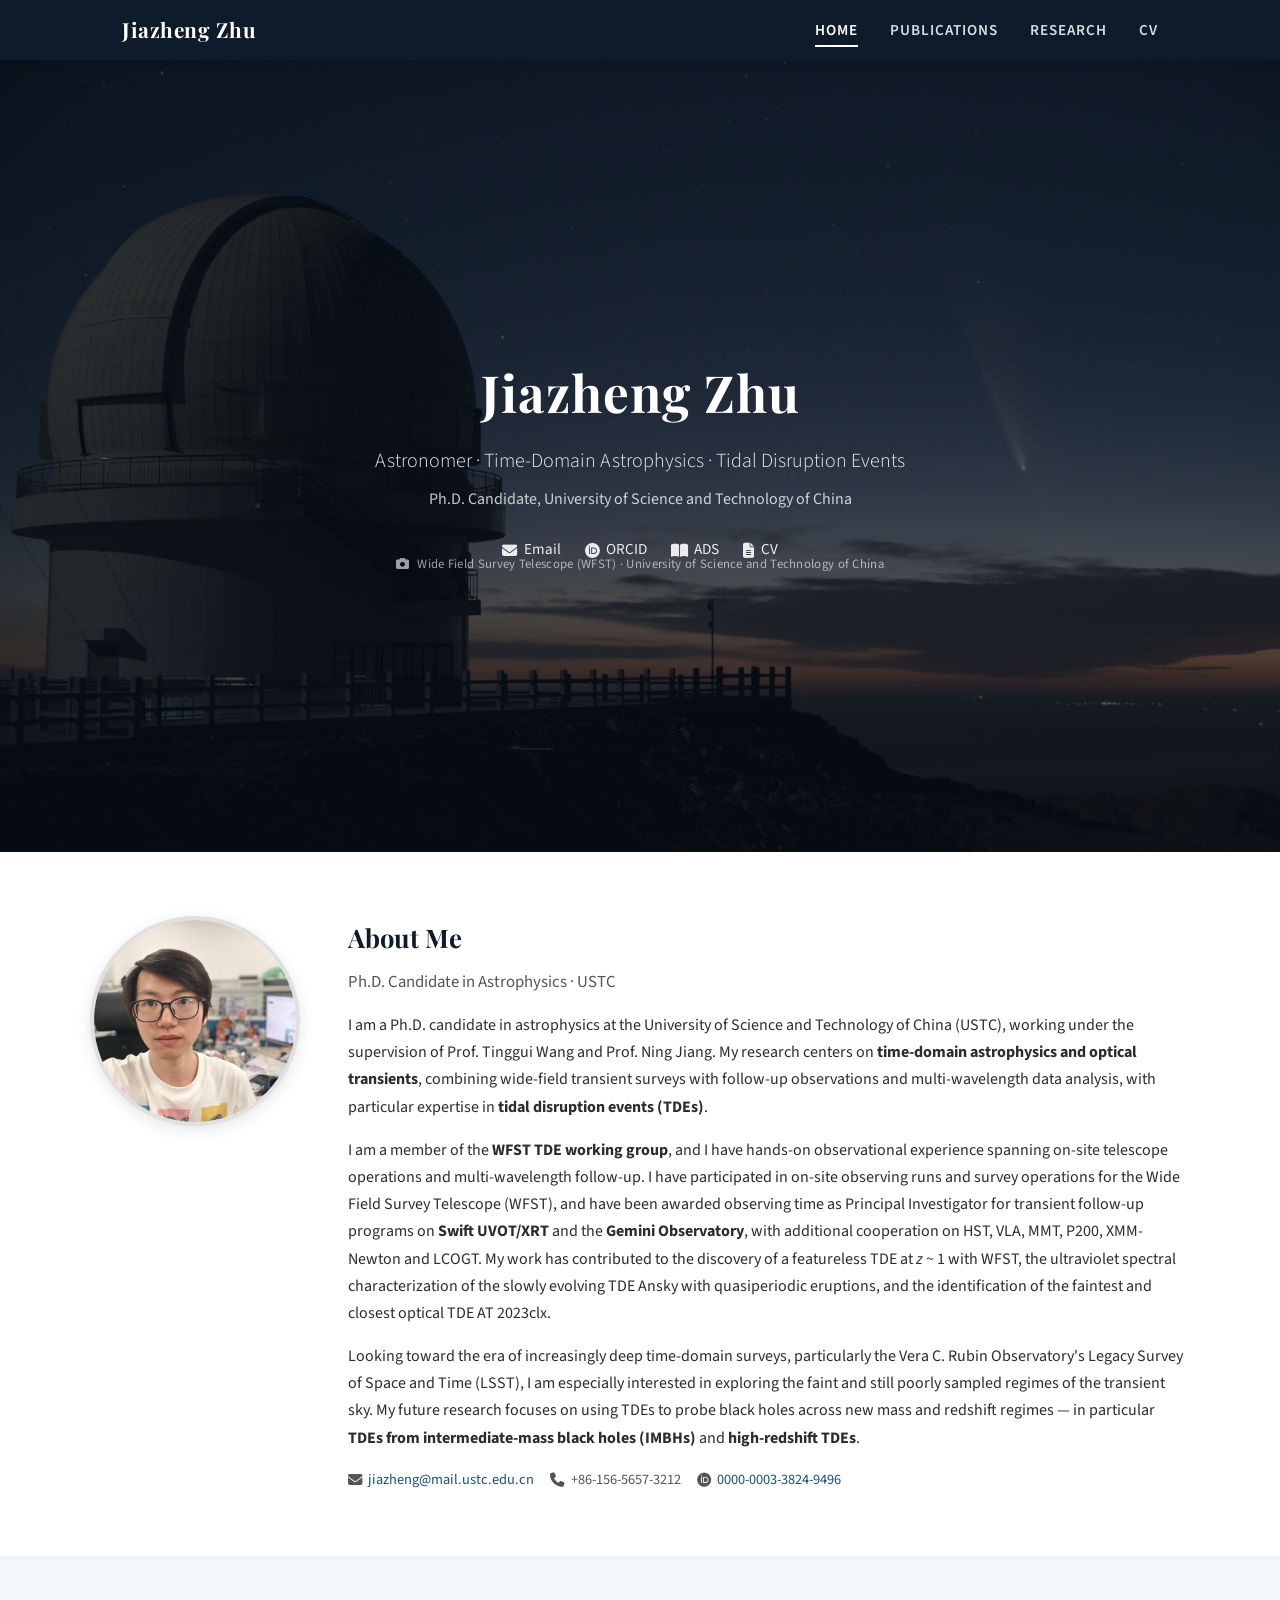
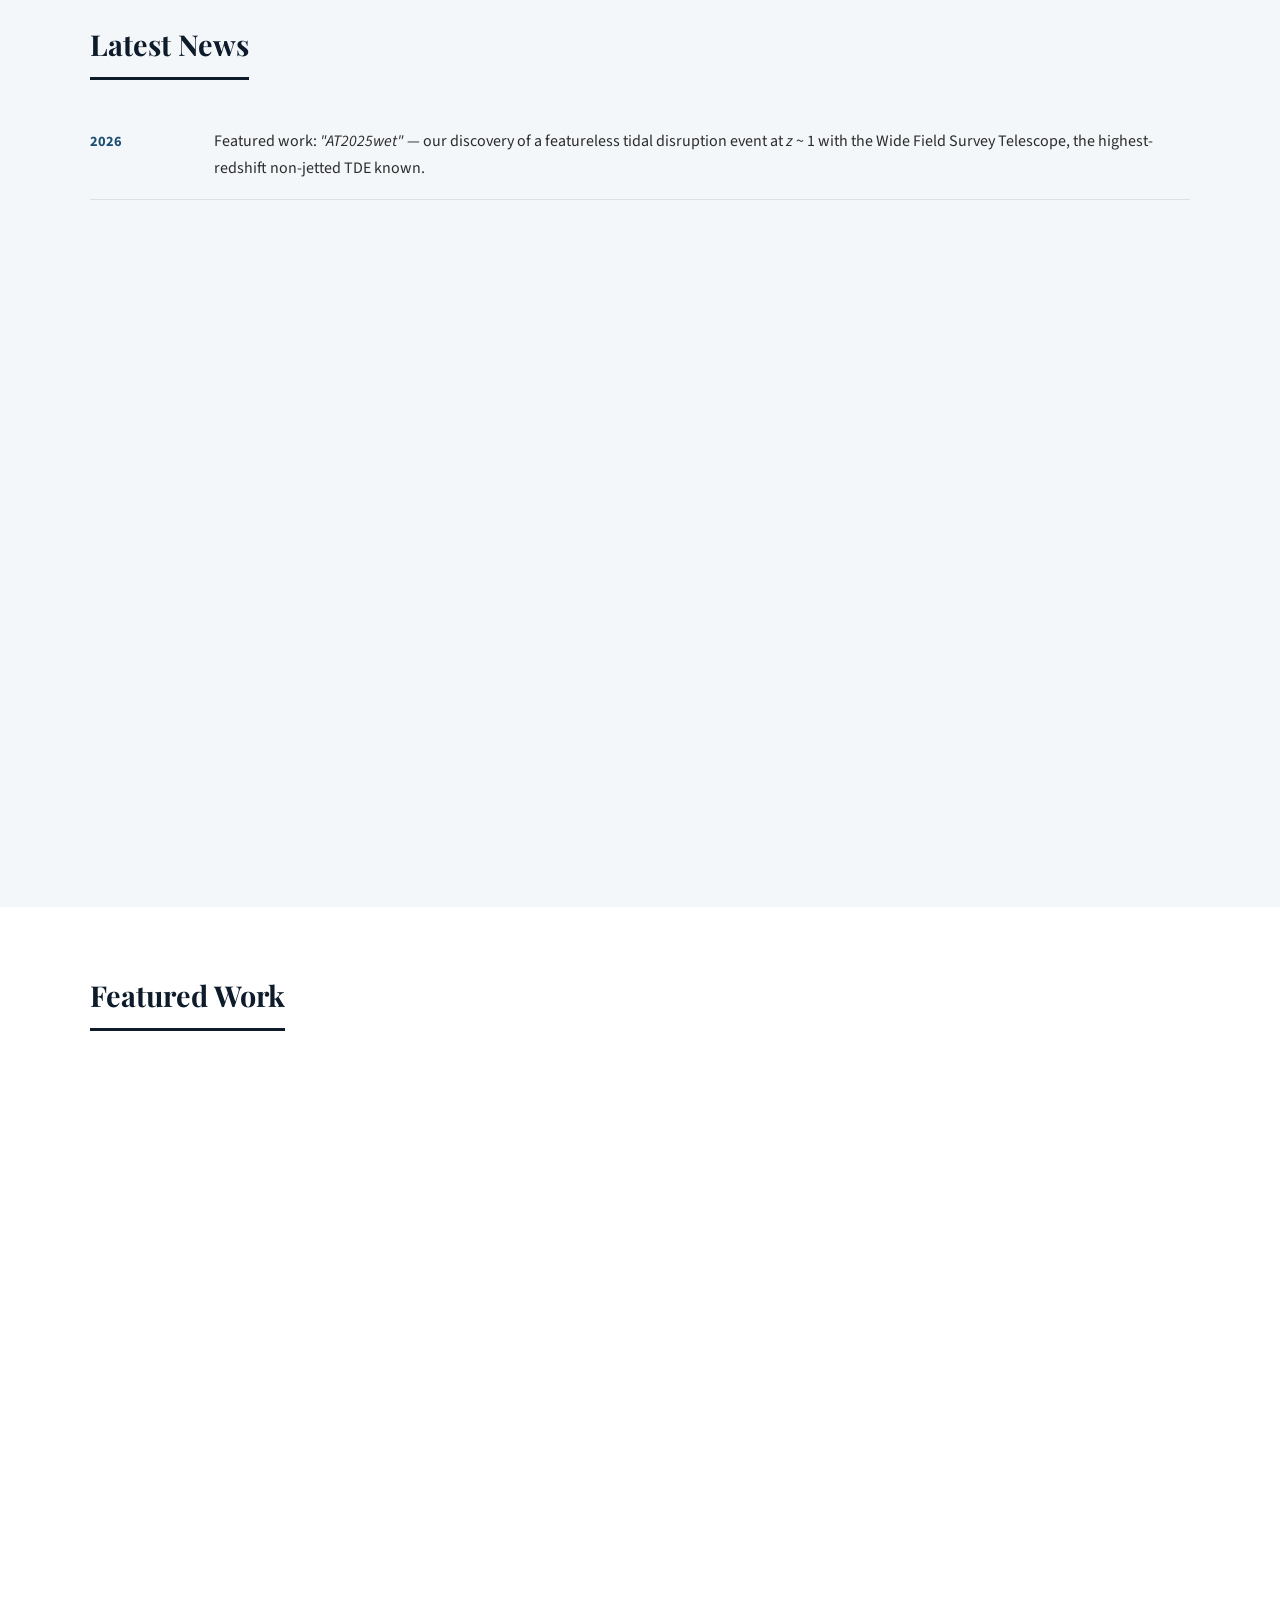
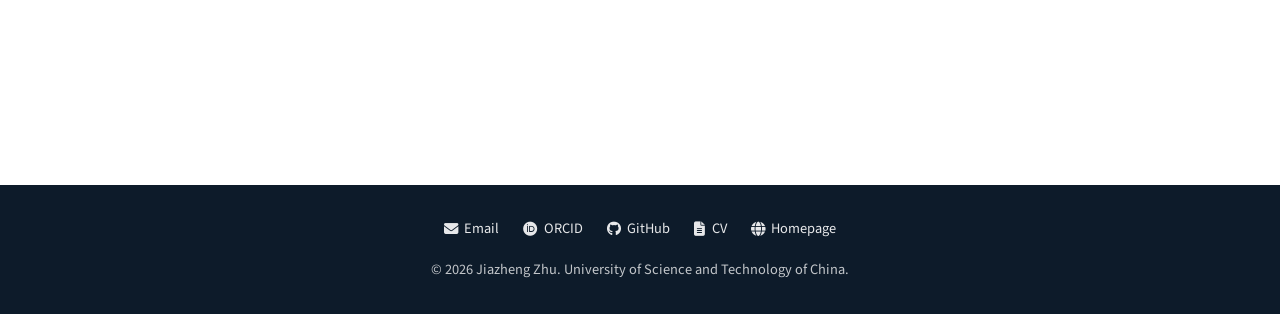
==== commit cc87b123: "Add files via upload" ====
--- a/index.html
+++ b/index.html
@@ -98,7 +98,7 @@
 
         <li class="fade-in">
           <span class="news-date">2026</span>
-          <span class="news-text">Featured work: <em>"AT2025wet"</em> &mdash; our multi-wavelength study of this tidal disruption event, with rapid follow-up from survey discovery to physical interpretation.</span>
+          <span class="news-text">Featured work: <em>"AT2025wet"</em> &mdash; our discovery of a featureless tidal disruption event at <em>z</em>&nbsp;~&nbsp;1 with the Wide Field Survey Telescope, the highest-redshift non-jetted TDE known.</span>
         </li>
 
         <li class="fade-in">
@@ -150,31 +150,36 @@
     <div class="container">
       <h2 class="section-title">Featured Work</h2>
       <div class="project-card fade-in">
-        <h3><i class="fas fa-star"></i>&nbsp; AT2025wet: A Featureless TDE at z ~ 1 discovered with WFST</h3>
-        <p class="project-summary">A tidal disruption event discovered by the Wide Field Survey Telescope (WFST) &mdash; featured work</p>
+        <h3>
+          <i class="fas fa-rocket"></i>&nbsp;
+          AT2025wet: Discovery of a Featureless TDE at <em>z</em>&nbsp;~&nbsp;1 with WFST
+        </h3>
+        <p class="project-summary">Extending optical TDE discovery to <em>z</em> ~ 1 with WFST &mdash; <em>ApJL</em>, 1004, L10, 2026 &nbsp;<a href="https://doi.org/10.3847/2041-8213/ae710d" target="_blank"><i class="fas fa-link"></i> DOI</a></p>
+
         <div class="project-body">
           <div class="project-text">
             <p>
-              Tidal disruption events (TDEs) occur when a star is torn apart by a supermassive black hole, offering
-              a unique window into otherwise quiescent black holes across cosmic time. <strong>AT2025wet</strong>
-              was discovered by the <strong>Wide Field Survey Telescope (WFST)</strong> as a featureless (line-stripped)
-              TDE at <em>z</em>&nbsp;~&nbsp;1.
+              We discovered <strong>WFST250820mmsw/AT2025wet</strong> with the 2.5-m <strong>Wide Field Survey Telescope (WFST)</strong>,
+              demonstrating that wide-field optical surveys can identify tidal disruption events well beyond the redshift range
+              of most previously known optical samples. The transient is a blue nuclear flare reaching <em>g</em> ~ 22 mag,
+              while absorption features from the host galaxy securely establish a redshift of <strong><em>z</em> = 1.037</strong>.
             </p>
             <p>
-              Featureless TDEs are an emerging class whose ultraviolet spectra show broad, absorption-dominated
-              continua without strong emission lines. Combining survey discovery with rapid follow-up and spectroscopy,
-              we characterize the event and extend the featureless TDE population to higher redshift.
+              Near maximum light, Keck/LRIS spectroscopy shows a remarkably <strong>featureless blue continuum</strong> with no
+              obvious broad emission lines. Its luminous and slowly evolving spectral energy distribution is consistent with a
+              featureless TDE, and the paper reported AT2025wet as the <strong>highest-redshift non-jetted TDE known at the time</strong>.
+              At <em>z</em> ~ 1, optical observations directly probe the rest-frame ultraviolet, opening a new route to constrain the
+              intrinsic TDE SED, the poorly observed extreme-UV peak, and the origin of the optical emission.
             </p>
             <ul class="project-results">
-              <li>Discovered a featureless TDE at <em>z</em>&nbsp;~&nbsp;1 with WFST.</li>
-              <li>Characterized its multi-band light curve and spectral energy distribution.</li>
-              <li>Extends the featureless TDE population to higher redshift with a wide-field survey.</li>
+              <li>Extended spectroscopically confirmed optical TDEs to <strong><em>z</em> = 1.037</strong>.</li>
+              <li>Identified a luminous <strong>featureless TDE</strong> from WFST photometry and Keck spectroscopy.</li>
+              <li>Demonstrated the potential of WFST and future deep surveys to build high-redshift TDE samples and probe SMBHs across cosmic time.</li>
             </ul>
           </div>
           <figure class="project-figure">
             <img src="at2025wet.jpg" alt="AT2025wet, a featureless TDE discovered by WFST">
-            <figcaption>AT2025wet &mdash; a featureless TDE at <em>z</em> ~ 1 discovered with the Wide Field
-            Survey Telescope (WFST).</figcaption>
+            <figcaption>AT2025wet &mdash; a featureless TDE at <em>z</em> ~ 1 discovered with the Wide Field Survey Telescope (WFST).</figcaption>
           </figure>
         </div>
       </div>
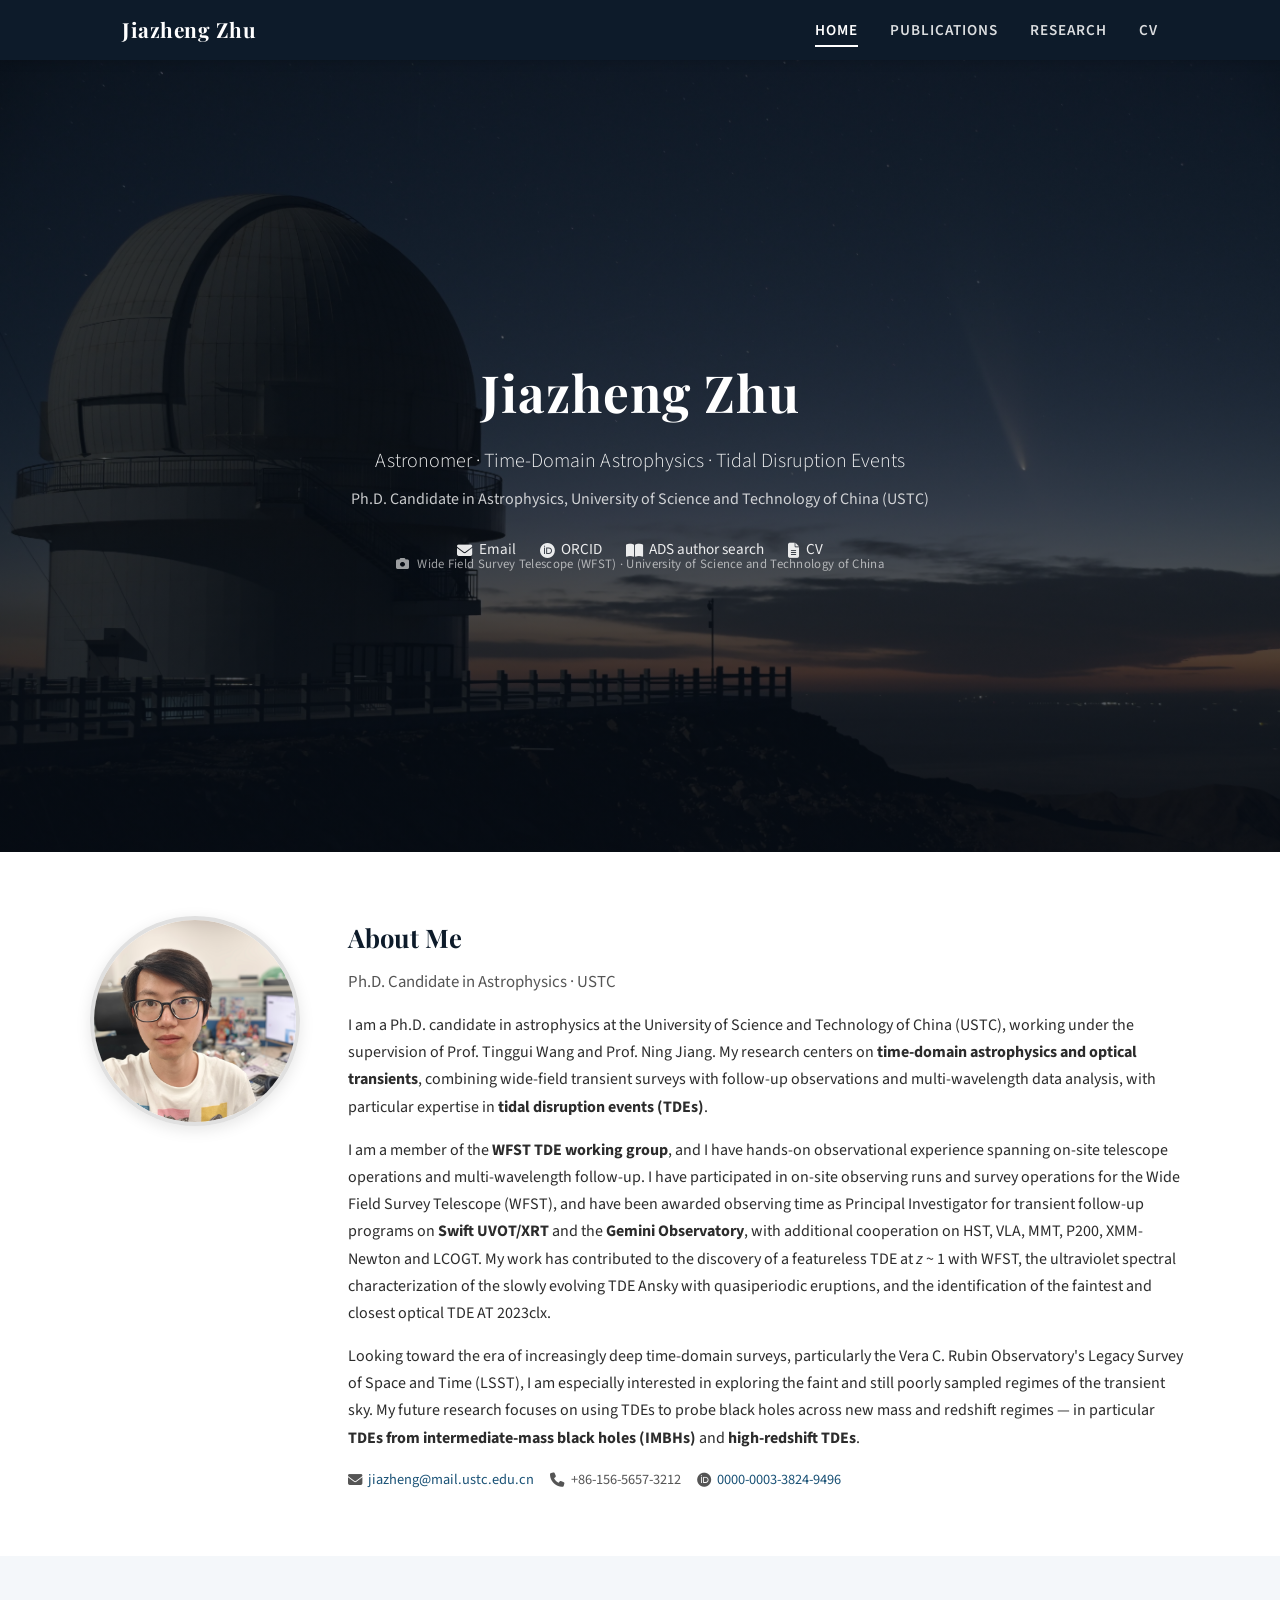
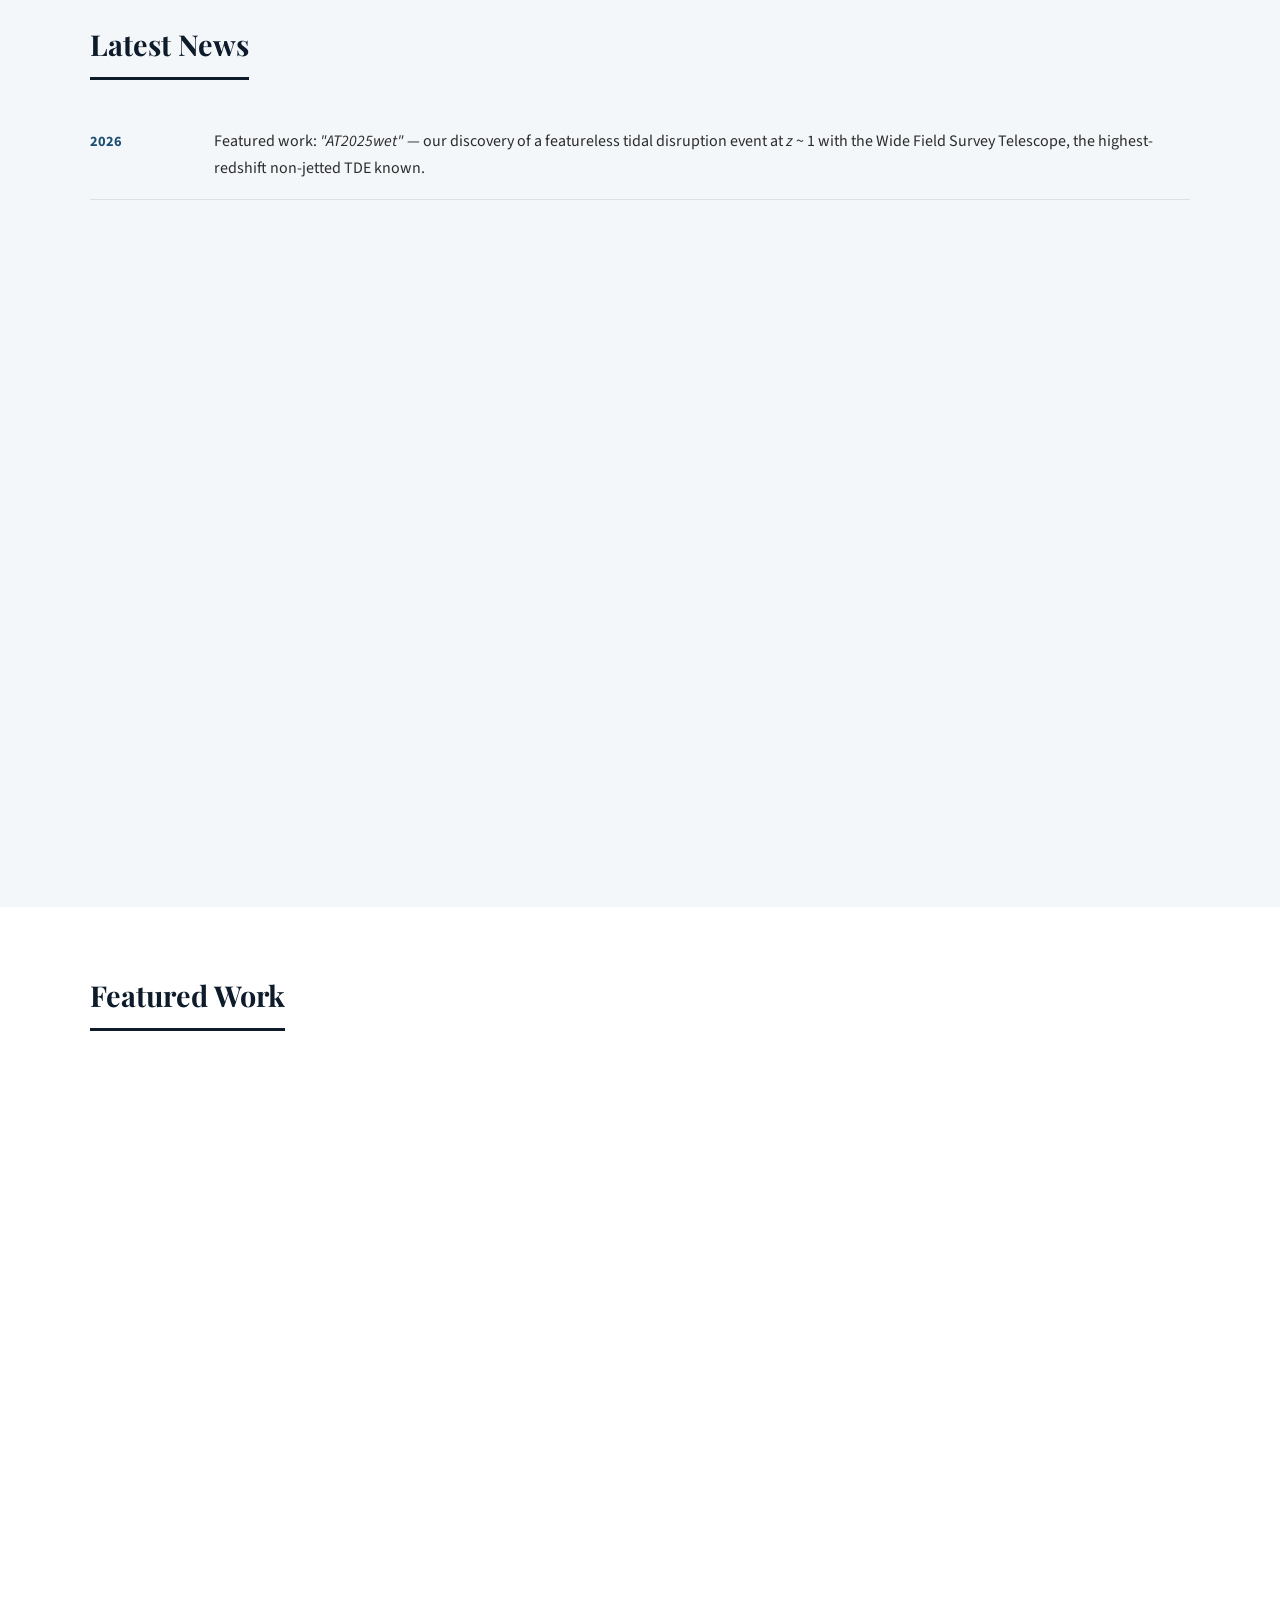
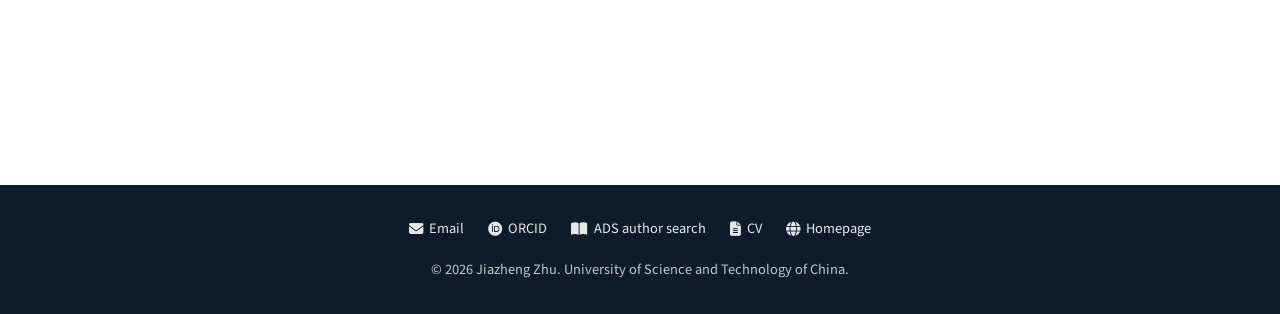
==== commit e8921147: "Add files via upload" ====
--- a/index.html
+++ b/index.html
@@ -3,8 +3,42 @@
 <head>
   <meta charset="UTF-8">
   <meta name="viewport" content="width=device-width, initial-scale=1.0">
-  <title>Jiazheng Zhu - Astronomer</title>
-  <meta name="description" content="Jiazheng Zhu - Ph.D. candidate in Astrophysics at USTC. Research in time-domain astrophysics, optical transients, and tidal disruption events.">
+  <title>Jiazheng Zhu | Astrophysics &amp; TDEs | USTC</title>
+  <meta name="description" content="Jiazheng Zhu (朱家正), Ph.D. candidate in astrophysics at USTC, studies time-domain astrophysics, optical transients, and tidal disruption events (TDEs).">
+  <meta name="author" content="Jiazheng Zhu (朱家正)">
+  <meta property="og:type" content="website">
+  <meta property="og:site_name" content="Jiazheng Zhu">
+  <meta property="og:title" content="Jiazheng Zhu | Astrophysics &amp; TDEs | USTC">
+  <meta property="og:description" content="Jiazheng Zhu (朱家正), Ph.D. candidate in astrophysics at USTC, studies time-domain astrophysics, optical transients, and tidal disruption events (TDEs).">
+  <meta name="twitter:card" content="summary">
+  <meta name="twitter:title" content="Jiazheng Zhu | Astrophysics &amp; TDEs | USTC">
+  <meta name="twitter:description" content="Jiazheng Zhu (朱家正), Ph.D. candidate in astrophysics at USTC, studies time-domain astrophysics, optical transients, and tidal disruption events (TDEs).">
+  <script type="application/ld+json">
+  {
+    "@context": "https://schema.org",
+    "@type": "ProfilePage",
+    "mainEntity": {
+      "@type": "Person",
+      "@id": "#jiazheng-zhu",
+      "name": "Jiazheng Zhu",
+      "alternateName": "朱家正",
+      "jobTitle": "Ph.D. Candidate in Astrophysics",
+      "affiliation": {
+        "@type": "CollegeOrUniversity",
+        "name": "University of Science and Technology of China",
+        "alternateName": "USTC"
+      },
+      "knowsAbout": [
+        "Time-domain astrophysics",
+        "Optical transients",
+        "Tidal disruption events"
+      ],
+      "sameAs": [
+        "https://orcid.org/0000-0003-3824-9496"
+      ]
+    }
+  }
+  </script>
   <link rel="stylesheet" href="style.css">
   <link rel="stylesheet" href="https://cdnjs.cloudflare.com/ajax/libs/font-awesome/6.5.1/css/all.min.css">
 </head>
@@ -33,11 +67,11 @@
     <div class="hero-content">
       <h1>Jiazheng Zhu</h1>
       <p class="subtitle">Astronomer &middot; Time-Domain Astrophysics &middot; Tidal Disruption Events</p>
-      <p class="affiliation">Ph.D. Candidate, University of Science and Technology of China</p>
+      <p class="affiliation">Ph.D. Candidate in Astrophysics, University of Science and Technology of China (USTC)</p>
       <div class="hero-links">
         <a href="mailto:jiazheng@mail.ustc.edu.cn"><i class="fas fa-envelope"></i> Email</a>
-        <a href="https://orcid.org/0000-0003-3824-9496" target="_blank"><i class="fab fa-orcid"></i> ORCID</a>
-        <a href="https://ui.adsabs.harvard.edu/search/q=author%3A%22Zhu%2C%20Jiazheng%22" target="_blank"><i class="fas fa-book-open"></i> ADS</a>
+        <a href="https://orcid.org/0000-0003-3824-9496" target="_blank" rel="me noopener noreferrer"><i class="fab fa-orcid"></i> ORCID</a>
+        <a href="https://ui.adsabs.harvard.edu/search/q=author%3A%22Zhu%2C%20Jiazheng%22" target="_blank" rel="noopener noreferrer"><i class="fas fa-book-open"></i> ADS author search</a>
         <a href="CV_jiazheng.pdf" target="_blank"><i class="fas fa-file-alt"></i> CV</a>
       </div>
       <p class="hero-credit"><i class="fas fa-camera"></i> Wide Field Survey Telescope (WFST) &middot; University of Science and Technology of China</p>
@@ -83,7 +117,7 @@
           <ul class="bio-contact">
             <li><i class="fas fa-envelope"></i> <a href="mailto:jiazheng@mail.ustc.edu.cn">jiazheng@mail.ustc.edu.cn</a></li>
             <li><i class="fas fa-phone"></i> +86-156-5657-3212</li>
-            <li><i class="fab fa-orcid"></i> <a href="https://orcid.org/0000-0003-3824-9496" target="_blank">0000-0003-3824-9496</a></li>
+            <li><i class="fab fa-orcid"></i> <a href="https://orcid.org/0000-0003-3824-9496" target="_blank" rel="me noopener noreferrer">0000-0003-3824-9496</a></li>
           </ul>
         </div>
       </div>
@@ -190,14 +224,30 @@
   <footer class="footer">
     <ul class="footer-links">
       <li><a href="mailto:jiazheng@mail.ustc.edu.cn"><i class="fas fa-envelope"></i> Email</a></li>
-      <li><a href="https://orcid.org/0000-0003-3824-9496" target="_blank"><i class="fab fa-orcid"></i> ORCID</a></li>
-      <li><a href="https://github.com/guanguan-bot" target="_blank"><i class="fab fa-github"></i> GitHub</a></li>
+      <li><a href="https://orcid.org/0000-0003-3824-9496" target="_blank" rel="me noopener noreferrer"><i class="fab fa-orcid"></i> ORCID</a></li>
+      <li><a href="https://ui.adsabs.harvard.edu/search/q=author%3A%22Zhu%2C%20Jiazheng%22" target="_blank" rel="noopener noreferrer"><i class="fas fa-book-open"></i> ADS author search</a></li>
       <li><a href="CV_jiazheng.pdf" target="_blank"><i class="fas fa-file-alt"></i> CV</a></li>
       <li><a href="index.html" target="_blank"><i class="fas fa-globe"></i> Homepage</a></li>
     </ul>
     <p>&copy; 2026 Jiazheng Zhu. University of Science and Technology of China.</p>
   </footer>
 
+  <!-- Visible email contact also works when no mail application is configured. -->
+  <dialog class="email-dialog" id="email-dialog" aria-labelledby="email-dialog-title">
+    <form method="dialog" class="email-dialog-header">
+      <h2 id="email-dialog-title">Contact Jiazheng Zhu</h2>
+      <button class="email-dialog-close" aria-label="Close email contact">&times;</button>
+    </form>
+    <p>Email address</p>
+    <p class="email-address">jiazheng@mail.ustc.edu.cn</p>
+    <div class="email-dialog-actions">
+      <button type="button" class="email-copy">Copy email address</button>
+      <a href="mailto:jiazheng@mail.ustc.edu.cn" data-email-compose>Open email app</a>
+    </div>
+    <p class="email-copy-status" role="status" aria-live="polite"></p>
+    <p class="email-dialog-note">You can also paste this address into your webmail. Opening an email app requires a configured mail application.</p>
+  </dialog>
+
   <script src="main.js"></script>
 </body>
 </html>
--- a/style.css
+++ b/style.css
@@ -772,3 +772,24 @@
     width: 100%;
   }
 }
+
+/* ===== Email contact dialog ===== */
+.email-dialog {
+  margin: auto;
+  width: min(460px, calc(100% - 2rem));
+  padding: 1.5rem;
+  border: 1px solid var(--color-border);
+  border-radius: 6px;
+  color: var(--color-text);
+  background: var(--color-bg);
+  font-family: var(--font-body);
+}
+.email-dialog::backdrop { background: rgba(8, 15, 26, 0.65); }
+.email-dialog-header { display: flex; align-items: center; justify-content: space-between; gap: 1rem; margin-bottom: 1rem; }
+.email-dialog-header h2 { font-family: var(--font-heading); font-size: 1.3rem; }
+.email-dialog-close { border: 0; background: transparent; color: inherit; font-size: 1.8rem; cursor: pointer; }
+.email-address { font-size: 1.15rem; font-weight: 600; overflow-wrap: anywhere; user-select: all; margin: 0.4rem 0 1.2rem; }
+.email-dialog-actions { display: flex; align-items: center; flex-wrap: wrap; gap: 1rem; }
+.email-copy { padding: 0.5rem 0.8rem; border: 0; border-radius: 3px; background: var(--color-primary); color: #fff; font: inherit; cursor: pointer; }
+.email-copy-status { min-height: 1.7em; margin-top: 0.5rem; }
+.email-dialog-note { font-size: 0.9rem; color: var(--color-text-light); }
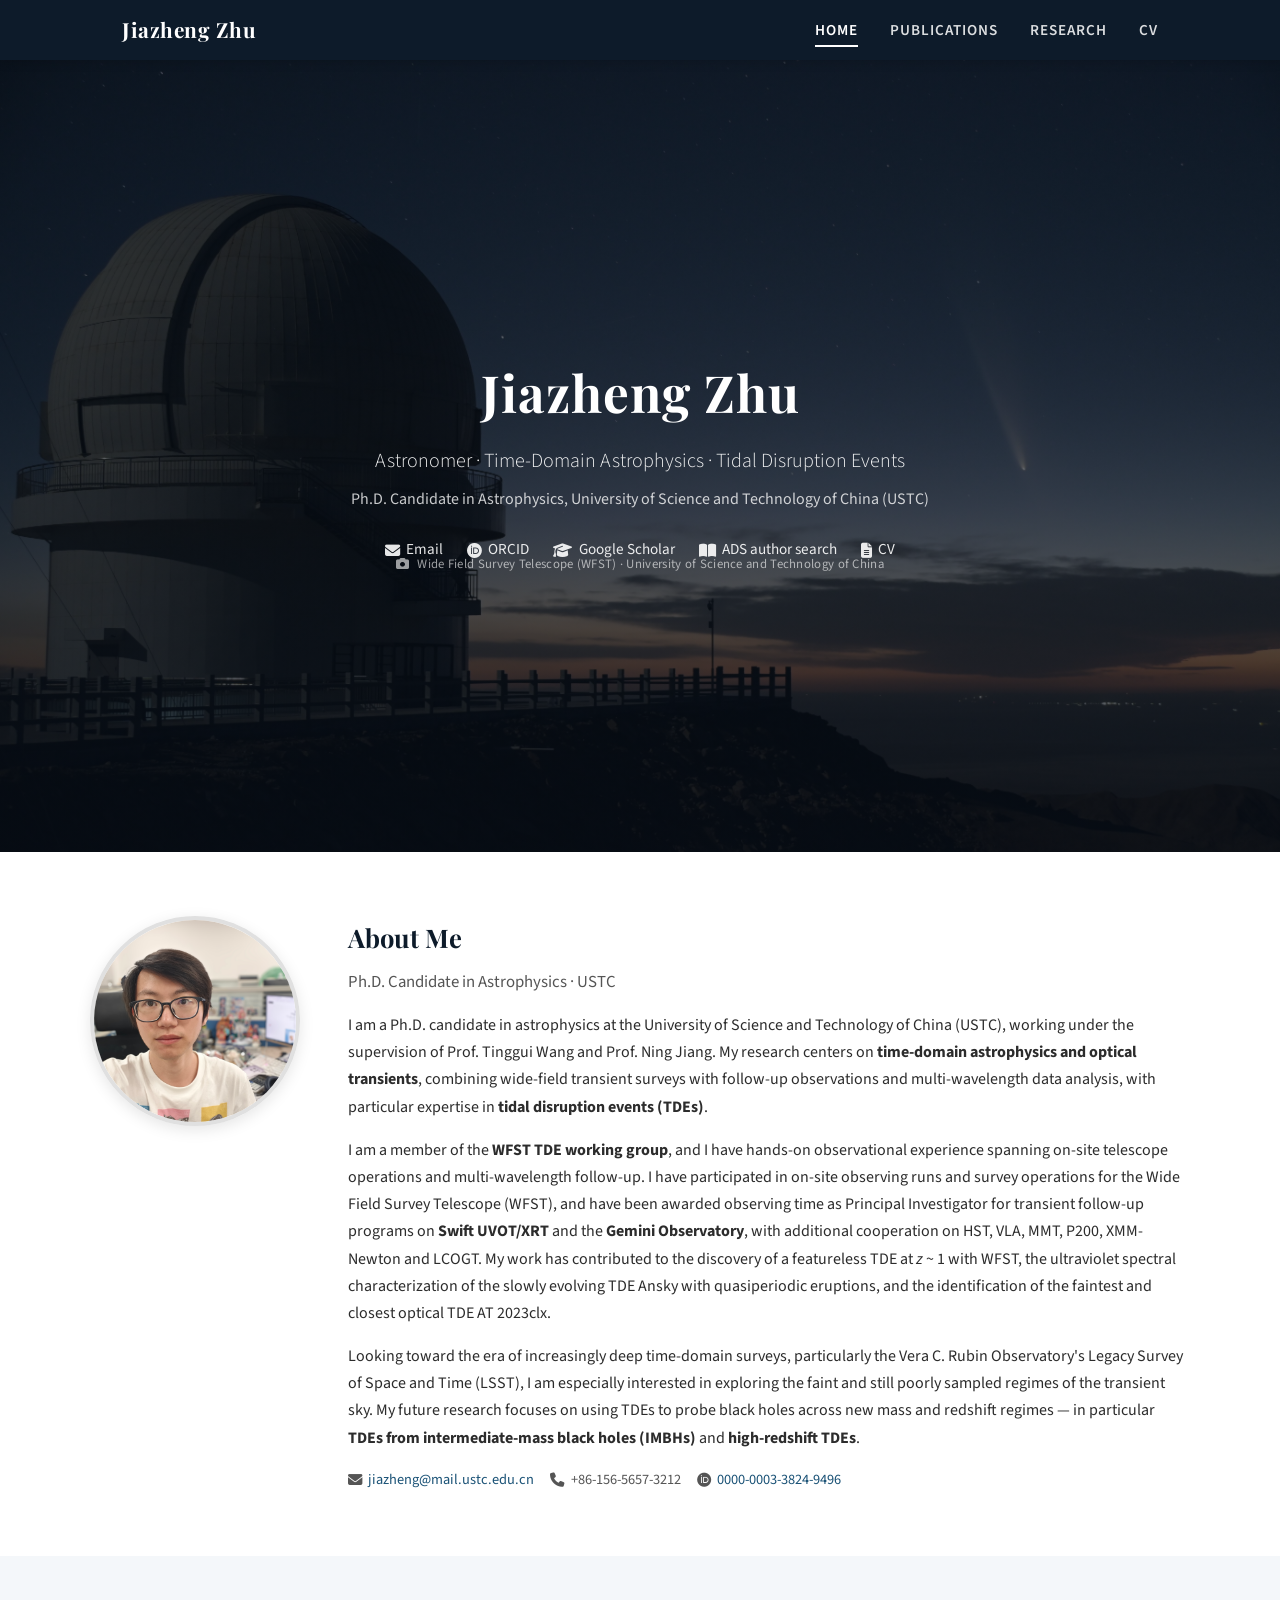
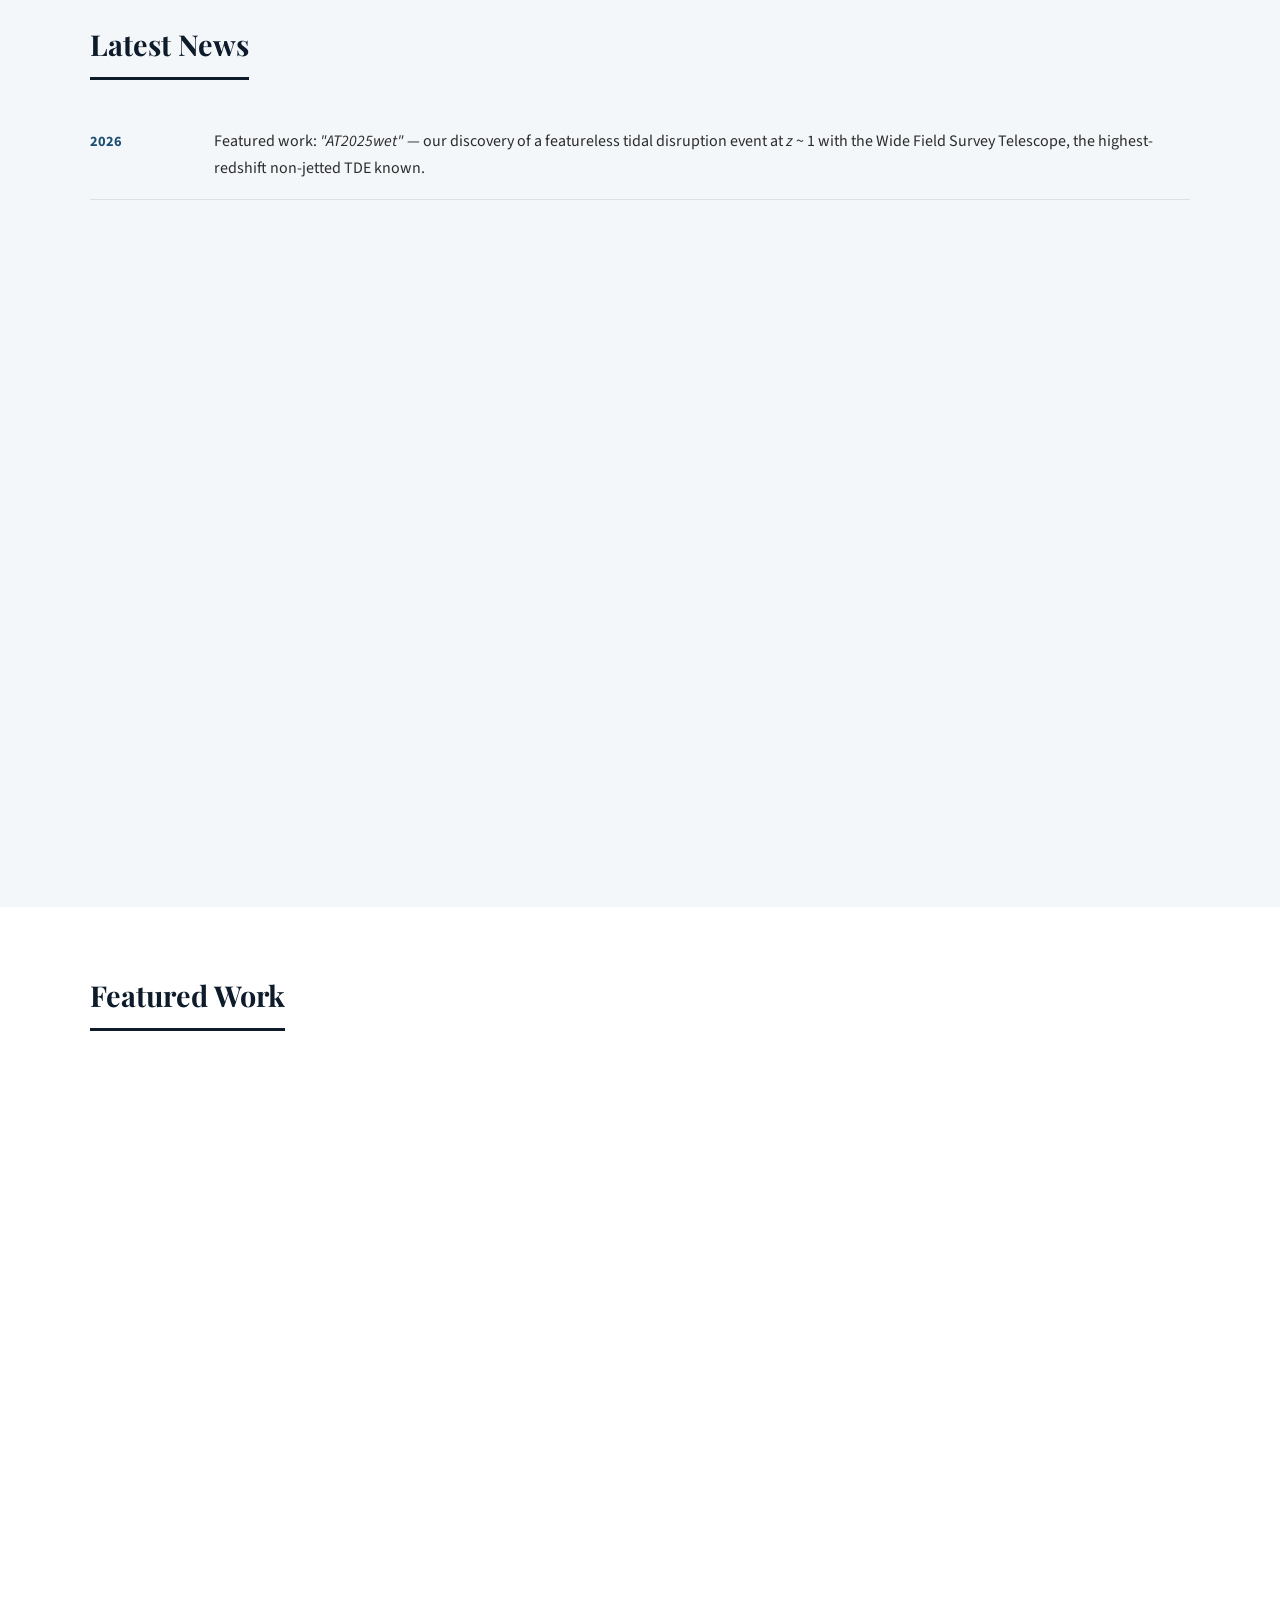
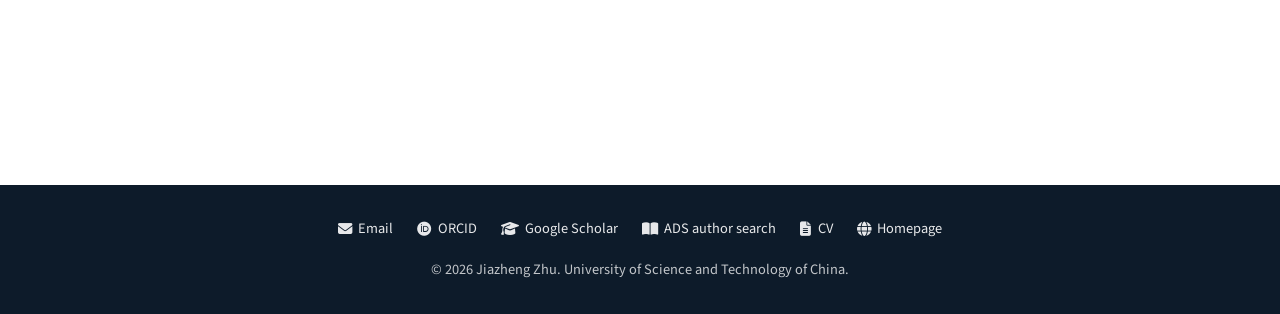
==== commit a9860923: "Add files via upload" ====
--- a/index.html
+++ b/index.html
@@ -34,7 +34,8 @@
         "Tidal disruption events"
       ],
       "sameAs": [
-        "https://orcid.org/0000-0003-3824-9496"
+        "https://orcid.org/0000-0003-3824-9496",
+        "https://scholar.google.com/citations?hl=en&user=DTJqAWMAAAAJ"
       ]
     }
   }
@@ -71,6 +72,7 @@
       <div class="hero-links">
         <a href="mailto:jiazheng@mail.ustc.edu.cn"><i class="fas fa-envelope"></i> Email</a>
         <a href="https://orcid.org/0000-0003-3824-9496" target="_blank" rel="me noopener noreferrer"><i class="fab fa-orcid"></i> ORCID</a>
+        <a href="https://scholar.google.com/citations?hl=en&amp;user=DTJqAWMAAAAJ" rel="me"><i class="fas fa-graduation-cap" aria-hidden="true"></i> Google Scholar</a>
         <a href="https://ui.adsabs.harvard.edu/search/q=author%3A%22Zhu%2C%20Jiazheng%22" target="_blank" rel="noopener noreferrer"><i class="fas fa-book-open"></i> ADS author search</a>
         <a href="CV_jiazheng.pdf" target="_blank"><i class="fas fa-file-alt"></i> CV</a>
       </div>
@@ -225,6 +227,7 @@
     <ul class="footer-links">
       <li><a href="mailto:jiazheng@mail.ustc.edu.cn"><i class="fas fa-envelope"></i> Email</a></li>
       <li><a href="https://orcid.org/0000-0003-3824-9496" target="_blank" rel="me noopener noreferrer"><i class="fab fa-orcid"></i> ORCID</a></li>
+      <li><a href="https://scholar.google.com/citations?hl=en&amp;user=DTJqAWMAAAAJ" rel="me"><i class="fas fa-graduation-cap" aria-hidden="true"></i> Google Scholar</a></li>
       <li><a href="https://ui.adsabs.harvard.edu/search/q=author%3A%22Zhu%2C%20Jiazheng%22" target="_blank" rel="noopener noreferrer"><i class="fas fa-book-open"></i> ADS author search</a></li>
       <li><a href="CV_jiazheng.pdf" target="_blank"><i class="fas fa-file-alt"></i> CV</a></li>
       <li><a href="index.html" target="_blank"><i class="fas fa-globe"></i> Homepage</a></li>
